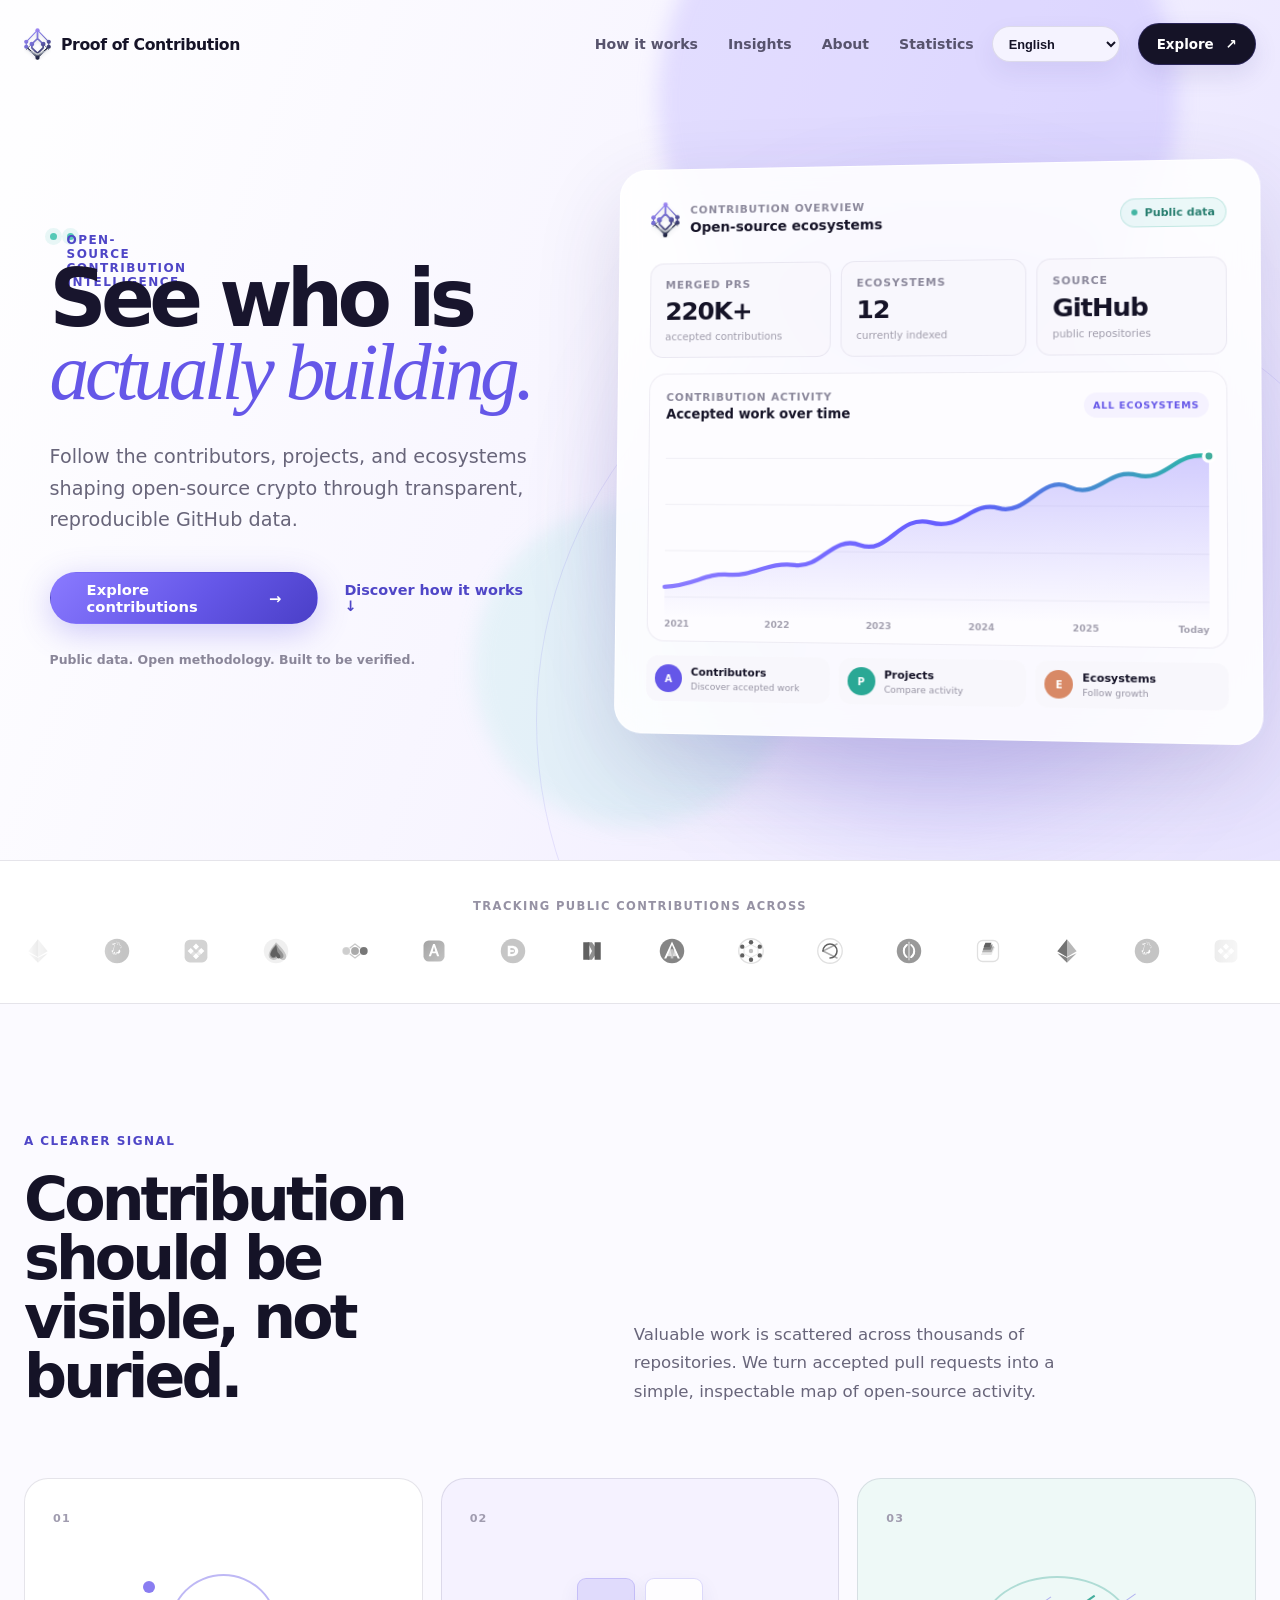
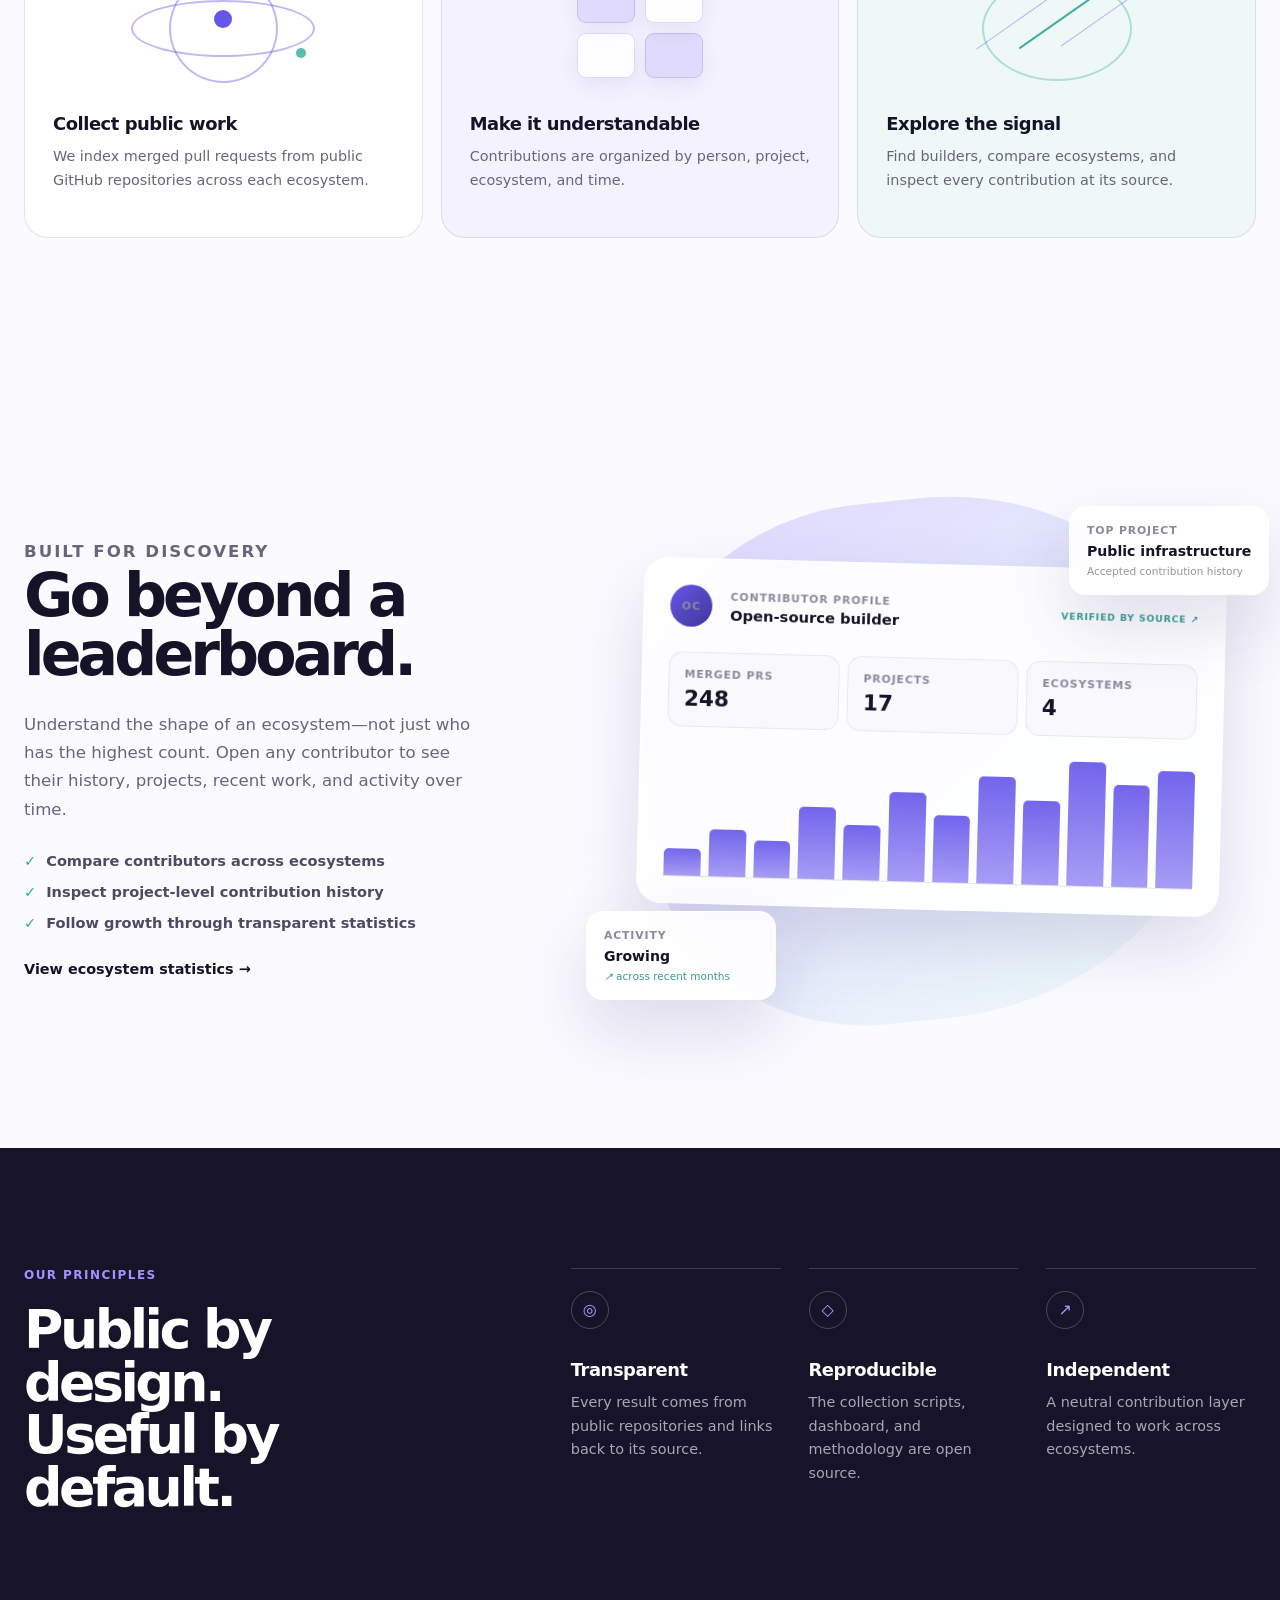
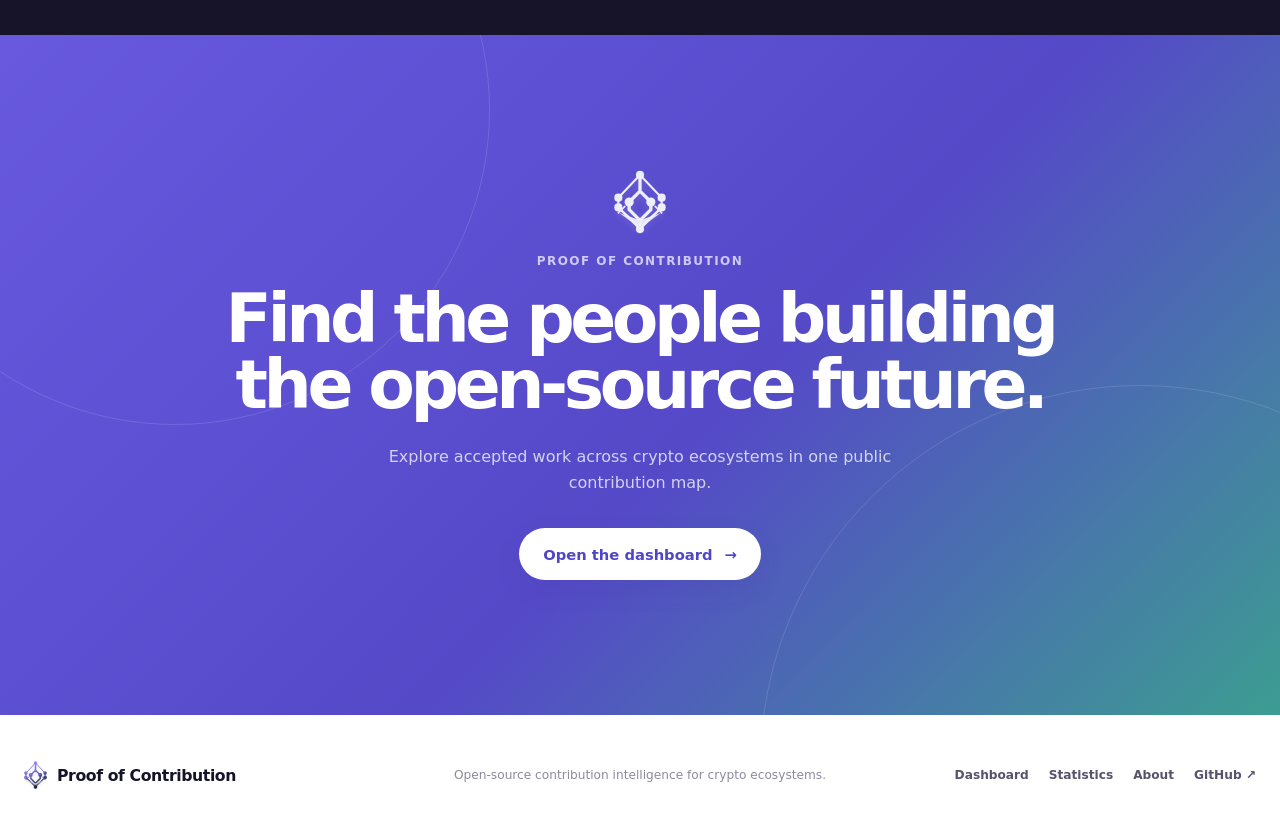
==== index.html @ 01d90309 "idiomas" ====
<!doctype html>
<html lang="en">
  <head>
    <meta charset="utf-8" />
    <meta name="viewport" content="width=device-width, initial-scale=1" />
    <meta
      name="description"
      content="Explore the people, projects, and ecosystems building open-source crypto through transparent GitHub contribution data."
    />
    <meta name="theme-color" content="#f4f1ff" />
    <meta property="og:title" content="Proof of Contribution" />
    <meta
      property="og:description"
      content="See who is building open-source crypto, where they contribute, and how ecosystems grow."
    />
    <meta property="og:type" content="website" />
    <meta property="og:url" content="https://proof-of-contribution.onrender.com/" />
    <meta property="og:image" content="https://proof-of-contribution.onrender.com/app/assets/poc-logo.svg" />
    <meta name="twitter:card" content="summary_large_image" />
    <meta name="twitter:title" content="Proof of Contribution" />
    <meta
      name="twitter:description"
      content="A public contribution map for open-source crypto ecosystems."
    />
    <meta name="twitter:image" content="https://proof-of-contribution.onrender.com/app/assets/poc-logo.svg" />
    <title>Proof of Contribution — Open-source contribution intelligence</title>
    <link rel="canonical" href="https://proof-of-contribution.onrender.com/" />
    <link rel="icon" href="./app/assets/favicon.svg" type="image/svg+xml" />
    <link rel="apple-touch-icon" href="./app/assets/favicon.svg" />
    <link rel="stylesheet" href="./landing.css?v=20260626-1" />
  </head>
  <body data-i18n-title="meta.landingTitle">
    <header class="landing-header">
      <a class="landing-brand" href="./" aria-label="Proof of Contribution home" data-i18n-attr="aria-label:landing.brandHome">
        <img src="./app/assets/poc-mark.svg" alt="" aria-hidden="true" />
        <span>Proof of Contribution</span>
      </a>

      <nav class="landing-nav" aria-label="Main navigation" data-i18n-attr="aria-label:nav.main">
        <a href="#how-it-works" data-i18n="landing.howItWorks">How it works</a>
        <a href="#insights" data-i18n="landing.insights">Insights</a>
        <a href="./app/about.html" data-i18n="nav.about">About</a>
        <a href="./app/stats.html" data-i18n="nav.statistics">Statistics</a>
      </nav>

      <a class="button button-small button-dark" href="./app/">
        <span data-i18n="landing.explore">Explore</span>
        <span aria-hidden="true">↗</span>
      </a>
    </header>

    <main>
      <section class="hero">
        <div class="hero-glow hero-glow-one" aria-hidden="true"></div>
        <div class="hero-glow hero-glow-two" aria-hidden="true"></div>

        <div class="hero-copy">
          <p class="hero-kicker">
            <span></span>
            <span data-i18n="landing.kicker">Open-source contribution intelligence</span>
          </p>
          <h1 data-i18n-html="landing.heroTitle">See who is<br /><em>actually building.</em></h1>
          <p class="hero-intro" data-i18n="landing.heroIntro">
            Follow the contributors, projects, and ecosystems shaping open-source
            crypto through transparent, reproducible GitHub data.
          </p>
          <div class="hero-actions">
            <a class="button button-primary" href="./app/">
              <span data-i18n="landing.exploreContributions">Explore contributions</span>
              <span aria-hidden="true">→</span>
            </a>
            <a class="text-link" href="#how-it-works">Discover how it works ↓</a>
          </div>
          <p class="hero-proof" data-i18n="landing.heroProof">
            Public data. Open methodology. Built to be verified.
          </p>
        </div>

        <div class="hero-product" aria-label="Dashboard preview">
          <div class="preview-halo" aria-hidden="true"></div>
          <div class="preview-card">
            <div class="preview-top">
              <div class="preview-title">
                <img src="./app/assets/poc-mark.svg" alt="" aria-hidden="true" />
                <div>
                  <span>Contribution overview</span>
                  <strong>Open-source ecosystems</strong>
                </div>
              </div>
              <span class="live-pill"><i></i> Public data</span>
            </div>

            <div class="preview-metrics">
              <div>
                <span>Merged PRs</span>
                <strong>220K+</strong>
                <small>accepted contributions</small>
              </div>
              <div>
                <span>Ecosystems</span>
                <strong>12</strong>
                <small>currently indexed</small>
              </div>
              <div>
                <span>Source</span>
                <strong>GitHub</strong>
                <small>public repositories</small>
              </div>
            </div>

            <div class="preview-chart">
              <div class="chart-heading">
                <div>
                  <span>Contribution activity</span>
                  <strong>Accepted work over time</strong>
                </div>
                <span>All ecosystems</span>
              </div>
              <svg viewBox="0 0 640 220" role="img" aria-label="Illustrative contribution activity chart">
                <defs>
                  <linearGradient id="chartArea" x1="0" y1="0" x2="0" y2="1">
                    <stop offset="0" stop-color="#6d5dfc" stop-opacity=".3" />
                    <stop offset="1" stop-color="#6d5dfc" stop-opacity="0" />
                  </linearGradient>
                  <linearGradient id="chartLine" x1="0" y1="0" x2="1" y2="0">
                    <stop offset="0" stop-color="#8b7cff" />
                    <stop offset=".55" stop-color="#635bff" />
                    <stop offset="1" stop-color="#2bb8a6" />
                  </linearGradient>
                </defs>
                <g class="grid-lines">
                  <path d="M0 30H640M0 85H640M0 140H640M0 195H640" />
                </g>
                <path
                  class="chart-area"
                  d="M0 183 C38 181 48 166 78 168 S125 152 157 156 S202 120 235 132 S281 95 318 105 S365 79 398 88 S448 48 480 63 S525 40 558 49 S602 20 640 27 V220 H0Z"
                />
                <path
                  class="chart-line"
                  d="M0 183 C38 181 48 166 78 168 S125 152 157 156 S202 120 235 132 S281 95 318 105 S365 79 398 88 S448 48 480 63 S525 40 558 49 S602 20 640 27"
                />
                <circle cx="640" cy="27" r="6" />
              </svg>
              <div class="chart-labels" aria-hidden="true">
                <span>2021</span><span>2022</span><span>2023</span><span>2024</span><span>2025</span><span>Today</span>
              </div>
            </div>

            <div class="preview-contributors">
              <div>
                <span class="avatar avatar-one">A</span>
                <p><strong>Contributors</strong><small>Discover accepted work</small></p>
              </div>
              <div>
                <span class="avatar avatar-two">P</span>
                <p><strong>Projects</strong><small>Compare activity</small></p>
              </div>
              <div>
                <span class="avatar avatar-three">E</span>
                <p><strong>Ecosystems</strong><small>Follow growth</small></p>
              </div>
            </div>
          </div>
        </div>
      </section>

      <section class="ecosystem-strip" aria-label="Indexed ecosystems">
        <p>Tracking public contributions across</p>
        <div class="logo-marquee">
          <div class="logo-marquee-track">
            <div class="logo-marquee-group">
              <img src="./app/assets/ecosystems/ethereum.svg" alt="Ethereum" width="32" height="32" loading="lazy" decoding="async" />
              <img src="./app/assets/ecosystems/bitcoin.svg" alt="Bitcoin" width="32" height="32" loading="lazy" decoding="async" />
              <img src="./app/assets/ecosystems/bnb.svg" alt="Binance" width="32" height="32" loading="lazy" decoding="async" />
              <img src="./app/assets/ecosystems/uniswap.svg" alt="Uniswap" width="32" height="32" loading="lazy" decoding="async" />
              <img src="./app/assets/ecosystems/ripple.svg" alt="Ripple" width="32" height="32" loading="lazy" decoding="async" />
              <img src="./app/assets/ecosystems/aave.svg" alt="Aave" width="32" height="32" loading="lazy" decoding="async" />
              <img src="./app/assets/ecosystems/doge.svg" alt="Dogecoin" width="32" height="32" loading="lazy" decoding="async" />
              <img src="./app/assets/ecosystems/hype.svg" alt="Hyperliquid" width="32" height="32" loading="lazy" decoding="async" />
              <img src="./app/assets/ecosystems/tron.svg" alt="Tron" width="32" height="32" loading="lazy" decoding="async" />
              <img src="./app/assets/ecosystems/cardano.svg" alt="Cardano" width="32" height="32" loading="lazy" decoding="async" />
              <img src="./app/assets/ecosystems/stellar.svg" alt="Stellar" width="32" height="32" loading="lazy" decoding="async" />
              <img src="./app/assets/ecosystems/link.svg" alt="Chainlink" width="32" height="32" loading="lazy" decoding="async" />
              <img src="./app/assets/ecosystems/solana.svg" alt="Solana" width="32" height="32" loading="lazy" decoding="async" />
            </div>
            <div class="logo-marquee-group" aria-hidden="true">
              <img src="./app/assets/ecosystems/ethereum.svg" alt="" width="32" height="32" loading="lazy" decoding="async" />
              <img src="./app/assets/ecosystems/bitcoin.svg" alt="" width="32" height="32" loading="lazy" decoding="async" />
              <img src="./app/assets/ecosystems/bnb.svg" alt="" width="32" height="32" loading="lazy" decoding="async" />
              <img src="./app/assets/ecosystems/uniswap.svg" alt="" width="32" height="32" loading="lazy" decoding="async" />
              <img src="./app/assets/ecosystems/ripple.svg" alt="" width="32" height="32" loading="lazy" decoding="async" />
              <img src="./app/assets/ecosystems/aave.svg" alt="" width="32" height="32" loading="lazy" decoding="async" />
              <img src="./app/assets/ecosystems/doge.svg" alt="" width="32" height="32" loading="lazy" decoding="async" />
              <img src="./app/assets/ecosystems/hype.svg" alt="" width="32" height="32" loading="lazy" decoding="async" />
              <img src="./app/assets/ecosystems/tron.svg" alt="" width="32" height="32" loading="lazy" decoding="async" />
              <img src="./app/assets/ecosystems/cardano.svg" alt="" width="32" height="32" loading="lazy" decoding="async" />
              <img src="./app/assets/ecosystems/stellar.svg" alt="" width="32" height="32" loading="lazy" decoding="async" />
              <img src="./app/assets/ecosystems/link.svg" alt="" width="32" height="32" loading="lazy" decoding="async" />
              <img src="./app/assets/ecosystems/solana.svg" alt="" width="32" height="32" loading="lazy" decoding="async" />
            </div>
          </div>
        </div>
      </section>

      <section class="section story-section" id="how-it-works">
        <div class="section-heading">
          <p class="section-kicker">A clearer signal</p>
          <h2>Contribution should be<br />visible, not buried.</h2>
          <p>
            Valuable work is scattered across thousands of repositories. We turn accepted
            pull requests into a simple, inspectable map of open-source activity.
          </p>
        </div>

        <div class="steps-grid">
          <article>
            <span class="step-number">01</span>
            <div class="step-icon source-icon" aria-hidden="true">
              <i></i><i></i><i></i>
            </div>
            <h3>Collect public work</h3>
            <p>We index merged pull requests from public GitHub repositories across each ecosystem.</p>
          </article>
          <article>
            <span class="step-number">02</span>
            <div class="step-icon organize-icon" aria-hidden="true">
              <i></i><i></i><i></i><i></i>
            </div>
            <h3>Make it understandable</h3>
            <p>Contributions are organized by person, project, ecosystem, and time.</p>
          </article>
          <article>
            <span class="step-number">03</span>
            <div class="step-icon explore-icon" aria-hidden="true">
              <i></i><i></i>
            </div>
            <h3>Explore the signal</h3>
            <p>Find builders, compare ecosystems, and inspect every contribution at its source.</p>
          </article>
        </div>
      </section>

      <section class="section insights-section" id="insights">
        <div class="insight-copy">
          <p class="section-kicker">Built for discovery</p>
          <h2>Go beyond a leaderboard.</h2>
          <p>
            Understand the shape of an ecosystem—not just who has the highest count.
            Open any contributor to see their history, projects, recent work, and activity over time.
          </p>
          <ul>
            <li><span>✓</span> Compare contributors across ecosystems</li>
            <li><span>✓</span> Inspect project-level contribution history</li>
            <li><span>✓</span> Follow growth through transparent statistics</li>
          </ul>
          <a class="text-link text-link-dark" href="./app/stats.html">View ecosystem statistics →</a>
        </div>

        <div class="insight-stack" aria-label="Product capabilities">
          <article class="insight-card insight-card-main">
            <div class="mini-profile">
              <span class="mini-avatar">OC</span>
              <div>
                <span>Contributor profile</span>
                <strong>Open-source builder</strong>
              </div>
              <span class="verified">Verified by source ↗</span>
            </div>
            <div class="profile-numbers">
              <div><span>Merged PRs</span><strong>248</strong></div>
              <div><span>Projects</span><strong>17</strong></div>
              <div><span>Ecosystems</span><strong>4</strong></div>
            </div>
            <div class="activity-bars" aria-hidden="true">
              <i style="height: 22%"></i><i style="height: 38%"></i><i style="height: 30%"></i>
              <i style="height: 58%"></i><i style="height: 44%"></i><i style="height: 72%"></i>
              <i style="height: 54%"></i><i style="height: 86%"></i><i style="height: 68%"></i>
              <i style="height: 100%"></i><i style="height: 82%"></i><i style="height: 94%"></i>
            </div>
          </article>
          <article class="floating-card floating-card-top">
            <span>Top project</span>
            <strong>Public infrastructure</strong>
            <small>Accepted contribution history</small>
          </article>
          <article class="floating-card floating-card-bottom">
            <span>Activity</span>
            <strong>Growing</strong>
            <small><i>↗</i> across recent months</small>
          </article>
        </div>
      </section>

      <section class="principles-section">
        <div>
          <p class="section-kicker">Our principles</p>
          <h2>Public by design.<br />Useful by default.</h2>
        </div>
        <div class="principles-grid">
          <article>
            <span>◎</span>
            <h3>Transparent</h3>
            <p>Every result comes from public repositories and links back to its source.</p>
          </article>
          <article>
            <span>◇</span>
            <h3>Reproducible</h3>
            <p>The collection scripts, dashboard, and methodology are open source.</p>
          </article>
          <article>
            <span>↗</span>
            <h3>Independent</h3>
            <p>A neutral contribution layer designed to work across ecosystems.</p>
          </article>
        </div>
      </section>

      <section class="final-cta">
        <div class="cta-orb cta-orb-one" aria-hidden="true"></div>
        <div class="cta-orb cta-orb-two" aria-hidden="true"></div>
        <img src="./app/assets/poc-mark.svg" alt="" aria-hidden="true" />
        <p class="section-kicker">Proof of Contribution</p>
        <h2>Find the people building<br />the open-source future.</h2>
        <p>Explore accepted work across crypto ecosystems in one public contribution map.</p>
        <a class="button button-light" href="./app/">
          Open the dashboard
          <span aria-hidden="true">→</span>
        </a>
      </section>
    </main>

    <footer class="landing-footer">
      <a class="landing-brand footer-brand" href="./">
        <img src="./app/assets/poc-mark.svg" alt="" aria-hidden="true" />
        <span>Proof of Contribution</span>
      </a>
      <p data-i18n="footer.tagline">Open-source contribution intelligence for crypto ecosystems.</p>
      <nav aria-label="Footer navigation">
        <a href="./app/" data-i18n="nav.dashboard">Dashboard</a>
        <a href="./app/stats.html" data-i18n="nav.statistics">Statistics</a>
        <a href="./app/about.html" data-i18n="nav.about">About</a>
        <a href="https://github.com/alerodriargui/proof-of-contribution" target="_blank" rel="noreferrer">GitHub ↗</a>
      </nav>
    </footer>
    <script src="./app/i18n.js"></script>
  </body>
</html>
---- landing.css ----
:root {
  color-scheme: light;
  --ink: #151327;
  --muted: #68657a;
  --purple: #6557e8;
  --purple-deep: #4f46c7;
  --purple-soft: #eeeafe;
  --lavender: #f5f2ff;
  --mint: #55c9b7;
  --line: rgba(41, 35, 82, 0.12);
  --white: #fff;
  --shadow: 0 34px 90px rgba(58, 42, 118, 0.16);
}

* {
  box-sizing: border-box;
}

html {
  scroll-behavior: smooth;
}

body {
  margin: 0;
  min-width: 320px;
  overflow-x: hidden;
  background: #fbfaff;
  color: var(--ink);
  font-family: Inter, ui-sans-serif, system-ui, -apple-system, BlinkMacSystemFont, "Segoe UI", "Noto Sans", "Noto Sans Devanagari", "Noto Sans CJK SC", sans-serif;
  -webkit-font-smoothing: antialiased;
}

a {
  color: inherit;
}

.landing-header {
  position: absolute;
  z-index: 20;
  top: 0;
  left: 50%;
  display: grid;
  grid-template-columns: 1fr auto auto auto;
  column-gap: 18px;
  align-items: center;
  width: min(1320px, calc(100% - 48px));
  min-height: 88px;
  transform: translateX(-50%);
}

.landing-header > * {
  min-width: 0;
}

.landing-brand {
  display: inline-flex;
  align-items: center;
  gap: 10px;
  width: fit-content;
  color: var(--ink);
  font-size: 0.98rem;
  font-weight: 850;
  letter-spacing: -0.025em;
  text-decoration: none;
}

.landing-brand img {
  width: 27px;
  height: 34px;
  object-fit: contain;
}

.landing-nav {
  display: flex;
  align-items: center;
  gap: 30px;
}

.landing-nav a,
.landing-footer nav a {
  color: #57536d;
  font-size: 0.88rem;
  font-weight: 650;
  text-decoration: none;
  transition: color 160ms ease;
}

.landing-nav a:hover,
.landing-footer nav a:hover {
  color: var(--purple);
}

.landing-header > .button,
.landing-header > .language-switcher {
  justify-self: end;
}

.language-switcher {
  display: inline-flex;
  align-items: center;
}

.language-select {
  width: 128px;
  min-height: 36px;
  border: 1px solid var(--line);
  border-radius: 999px;
  background: rgba(255, 255, 255, 0.7);
  color: var(--ink);
  padding: 0 12px;
  font-size: 0.8rem;
  font-weight: 800;
  box-shadow: 0 10px 25px rgba(69, 55, 144, 0.08);
  cursor: pointer;
}

.language-select:focus {
  border-color: rgba(101, 87, 232, 0.42);
  outline: 3px solid rgba(101, 87, 232, 0.14);
}

.button {
  display: inline-flex;
  align-items: center;
  justify-content: center;
  gap: 12px;
  min-height: 52px;
  border: 1px solid transparent;
  border-radius: 999px;
  padding: 0 23px;
  font-size: 0.92rem;
  font-weight: 800;
  text-decoration: none;
  box-shadow: 0 10px 25px rgba(69, 55, 144, 0.12);
  transition: transform 180ms ease, box-shadow 180ms ease, background 180ms ease;
  cursor: pointer;
}

.button:hover {
  transform: translateY(-2px);
  box-shadow: 0 14px 30px rgba(69, 55, 144, 0.2);
}

.button:focus-visible {
  outline: 2px solid var(--purple);
  outline-offset: 3px;
}

.button-small {
  min-height: 42px;
  padding: 0 18px;
  font-size: 0.84rem;
}

.button-dark {
  background: var(--ink);
  color: var(--white);
  border-color: rgba(101, 87, 232, 0.25);
}

.button-dark:hover {
  background: #1e1b33;
  border-color: rgba(101, 87, 232, 0.5);
  box-shadow: 0 14px 30px rgba(69, 55, 144, 0.25);
}

.button-primary {
  background: linear-gradient(135deg, #8a7aff 0%, #6557e8 55%, #4a3fc7 100%);
  color: var(--white);
  padding: 0 36px;
  box-shadow: 0 8px 32px rgba(101, 87, 232, 0.3);
}

.button-primary:hover {
  transform: translateY(-3px);
  box-shadow: 0 12px 40px rgba(101, 87, 232, 0.45);
}

.button-primary:hover span {
  transform: translateX(4px);
}

.button-primary span {
  display: inline-block;
  transition: transform 200ms ease;
}

.button-light {
  background: var(--white);
  color: var(--purple-deep);
}

.hero {
  position: relative;
  display: grid;
  grid-template-columns: minmax(0, 0.88fr) minmax(520px, 1.12fr);
  gap: clamp(44px, 6vw, 100px);
  align-items: center;
  min-height: 860px;
  padding: 140px max(24px, calc((100vw - 1320px) / 2)) 100px;
  overflow: hidden;
  background:
    linear-gradient(110deg, rgba(255,255,255,.92) 5%, rgba(248,246,255,.78) 48%, rgba(229,224,255,.82) 100%),
    #f4f1ff;
}

.hero::after {
  content: "";
  position: absolute;
  right: -12%;
  bottom: -36%;
  width: 70vw;
  height: 70vw;
  border: 1px solid rgba(101, 87, 232, 0.13);
  border-radius: 50%;
}

.hero-glow {
  position: absolute;
  border-radius: 50%;
  filter: blur(10px);
  pointer-events: none;
}

.hero-glow-one {
  top: -160px;
  right: 8%;
  width: 520px;
  height: 520px;
  background: rgba(177, 164, 255, 0.3);
}

.hero-glow-two {
  right: 38%;
  bottom: 4%;
  width: 320px;
  height: 320px;
  background: rgba(124, 220, 205, 0.15);
}

.hero-copy,
.hero-product {
  position: relative;
  z-index: 2;
  min-width: 0;
}

.hero-copy {
  padding-left: clamp(0px, 2vw, 26px);
}

.hero-kicker,
.section-kicker {
  margin: 0 0 22px;
  color: var(--purple-deep);
  font-size: 0.75rem;
  font-weight: 850;
  letter-spacing: 0.12em;
  text-transform: uppercase;
}

.hero-kicker {
  display: flex;
  align-items: center;
  gap: 10px;
}

.hero-kicker span {
  width: 7px;
  height: 7px;
  border-radius: 50%;
  background: var(--mint);
  box-shadow: 0 0 0 5px rgba(85, 201, 183, 0.13);
}

.hero h1 {
  max-width: 720px;
  margin: 0;
  color: #18152d;
  font-size: clamp(3.55rem, 6.2vw, 6.5rem);
  font-weight: 760;
  letter-spacing: -0.072em;
  line-height: 0.92;
}

.hero h1 em {
  color: var(--purple);
  font-family: Georgia, "Times New Roman", serif;
  font-weight: 500;
  letter-spacing: -0.055em;
}

.hero-intro {
  max-width: 590px;
  margin: 32px 0 0;
  color: var(--muted);
  font-size: clamp(1.05rem, 1.5vw, 1.25rem);
  line-height: 1.65;
}

.hero-actions {
  display: flex;
  align-items: center;
  gap: 26px;
  margin-top: 36px;
}

.text-link {
  color: var(--purple-deep);
  font-size: 0.9rem;
  font-weight: 800;
  text-decoration: none;
}

.text-link:hover {
  text-decoration: underline;
  text-underline-offset: 4px;
}

.hero-proof {
  margin: 28px 0 0;
  color: #8a8699;
  font-size: 0.78rem;
  font-weight: 650;
}

.hero-product {
  min-width: 0;
  transform: perspective(1300px) rotateY(-5deg) rotateX(2deg);
}

.preview-halo {
  position: absolute;
  inset: 12% 5% -12%;
  border-radius: 50%;
  background: rgba(105, 88, 232, 0.24);
  filter: blur(60px);
}

.preview-card {
  position: relative;
  min-width: 0;
  border: 1px solid rgba(255, 255, 255, 0.88);
  border-radius: 28px;
  background: rgba(255, 255, 255, 0.88);
  box-shadow: var(--shadow);
  padding: clamp(22px, 2.5vw, 34px);
  backdrop-filter: blur(20px);
}

.preview-top,
.chart-heading,
.mini-profile {
  display: flex;
  align-items: center;
  justify-content: space-between;
  gap: 18px;
}

.preview-title {
  display: flex;
  align-items: center;
  gap: 11px;
}

.preview-title img {
  width: 30px;
  height: 38px;
}

.preview-title div,
.chart-heading div,
.mini-profile div {
  display: grid;
  gap: 3px;
}

.preview-title span,
.preview-metrics span,
.chart-heading span,
.mini-profile span,
.profile-numbers span,
.floating-card span {
  color: #8c899c;
  font-size: 0.68rem;
  font-weight: 750;
  text-transform: uppercase;
  letter-spacing: 0.08em;
}

.preview-title strong {
  font-size: 0.88rem;
}

.live-pill {
  display: inline-flex;
  align-items: center;
  gap: 7px;
  border: 1px solid rgba(70, 184, 163, 0.25);
  border-radius: 999px;
  background: rgba(85, 201, 183, 0.1);
  color: #287e70;
  padding: 7px 10px;
  font-size: 0.68rem;
  font-weight: 800;
}

.live-pill i {
  width: 6px;
  height: 6px;
  border-radius: 50%;
  background: #43b5a3;
}

.preview-metrics {
  display: grid;
  grid-template-columns: repeat(3, 1fr);
  gap: 10px;
  margin: 26px 0 16px;
}

.preview-metrics > div,
.profile-numbers > div {
  display: grid;
  gap: 5px;
  border: 1px solid rgba(57, 48, 100, 0.08);
  border-radius: 14px;
  background: rgba(248, 247, 253, 0.82);
  padding: 15px;
}

.preview-metrics strong {
  font-size: clamp(1.2rem, 2vw, 1.65rem);
  letter-spacing: -0.04em;
}

.preview-metrics small {
  color: #a09dac;
  font-size: 0.66rem;
}

.preview-chart {
  border: 1px solid rgba(57, 48, 100, 0.08);
  border-radius: 18px;
  background: #fdfcff;
  padding: 17px 17px 12px;
}

.chart-heading strong {
  font-size: 0.84rem;
}

.chart-heading > span {
  border-radius: 999px;
  background: var(--lavender);
  color: var(--purple);
  padding: 7px 9px;
  font-size: 0.59rem;
}

.preview-chart svg {
  display: block;
  width: 100%;
  margin-top: 12px;
  overflow: visible;
}

.grid-lines {
  fill: none;
  stroke: rgba(59, 51, 99, 0.08);
  stroke-width: 1;
}

.chart-area {
  fill: url("#chartArea");
}

.chart-line {
  fill: none;
  stroke: url("#chartLine");
  stroke-linecap: round;
  stroke-width: 5;
}

.preview-chart circle {
  fill: #42ad9d;
  stroke: #fff;
  stroke-width: 4;
}

.chart-labels {
  display: flex;
  justify-content: space-between;
  color: #a4a1b0;
  font-size: 0.58rem;
  font-weight: 700;
}

.preview-contributors {
  display: grid;
  grid-template-columns: repeat(3, 1fr);
  gap: 9px;
  margin-top: 14px;
}

.preview-contributors > div {
  display: flex;
  align-items: center;
  gap: 9px;
  min-width: 0;
  border-radius: 12px;
  background: #f8f7fc;
  padding: 9px;
}

.preview-contributors p {
  display: grid;
  gap: 2px;
  min-width: 0;
  margin: 0;
}

.preview-contributors strong {
  font-size: 0.68rem;
}

.preview-contributors small {
  overflow: hidden;
  color: #9693a3;
  font-size: 0.58rem;
  text-overflow: ellipsis;
  white-space: nowrap;
}

.avatar,
.mini-avatar {
  display: inline-flex;
  flex: 0 0 auto;
  align-items: center;
  justify-content: center;
  border-radius: 50%;
  color: #fff;
  font-size: 0.62rem;
  font-weight: 900;
}

.avatar {
  width: 28px;
  height: 28px;
}

.avatar-one { background: #6557e8; }
.avatar-two { background: #2aa895; }
.avatar-three { background: #d88966; }

.ecosystem-strip {
  display: grid;
  gap: 24px;
  padding: 38px max(24px, calc((100vw - 1320px) / 2));
  border-top: 1px solid var(--line);
  border-bottom: 1px solid var(--line);
  background: #fff;
  text-align: center;
}

.ecosystem-strip p {
  margin: 0;
  color: #9692a4;
  font-size: 0.72rem;
  font-weight: 800;
  letter-spacing: 0.12em;
  text-transform: uppercase;
}

.logo-marquee {
  position: relative;
  overflow: hidden;
  width: 100%;
  mask-image: linear-gradient(
    to right,
    transparent,
    #000 8%,
    #000 92%,
    transparent
  );
  -webkit-mask-image: linear-gradient(
    to right,
    transparent,
    #000 8%,
    #000 92%,
    transparent
  );
}

.logo-marquee-track {
  display: flex;
  width: max-content;
  animation: logo-marquee 48s linear infinite;
}

.logo-marquee-group {
  display: flex;
  flex-shrink: 0;
  align-items: center;
  gap: clamp(28px, 4vw, 56px);
  padding-right: clamp(28px, 4vw, 56px);
}

.logo-marquee img {
  display: block;
  height: 28px;
  width: auto;
  filter: grayscale(1);
  opacity: 0.62;
  transition: filter 0.25s ease, opacity 0.25s ease, transform 0.25s ease;
}

.logo-marquee img:hover {
  filter: grayscale(0);
  opacity: 1;
  transform: scale(1.06);
}

@keyframes logo-marquee {
  from {
    transform: translateX(0);
  }

  to {
    transform: translateX(-50%);
  }
}

.section {
  width: min(1240px, calc(100% - 48px));
  margin: 0 auto;
  padding: 130px 0;
}

.section-heading {
  display: grid;
  grid-template-columns: 1fr 0.85fr;
  column-gap: 80px;
  max-width: 1060px;
}

.section-heading .section-kicker {
  grid-column: 1 / -1;
}

.section h2,
.principles-section h2,
.final-cta h2 {
  margin: 0;
  font-size: clamp(2.6rem, 4.7vw, 5rem);
  font-weight: 720;
  letter-spacing: -0.065em;
  line-height: 0.98;
}

.section-heading > p:last-child,
.insight-copy > p {
  align-self: end;
  margin: 0;
  color: var(--muted);
  font-size: 1.04rem;
  line-height: 1.7;
}

.steps-grid {
  display: grid;
  grid-template-columns: repeat(3, 1fr);
  gap: 18px;
  margin-top: 72px;
}

.steps-grid article {
  position: relative;
  min-height: 360px;
  border: 1px solid var(--line);
  border-radius: 24px;
  background: #fff;
  padding: 28px;
  overflow: hidden;
}

.steps-grid article:nth-child(2) {
  background: var(--lavender);
}

.steps-grid article:nth-child(3) {
  background: #eef9f7;
}

.step-number {
  color: #a09caf;
  font-size: 0.7rem;
  font-weight: 850;
  letter-spacing: 0.1em;
}

.step-icon {
  position: relative;
  width: 100%;
  height: 145px;
  margin: 30px 0 12px;
}

.source-icon i {
  position: absolute;
  border: 2px solid rgba(101, 87, 232, 0.42);
  border-radius: 50%;
}

.source-icon i:nth-child(1) { inset: 18px 34% 18px; }
.source-icon i:nth-child(2) { inset: 44px 23% 44px; }
.source-icon i:nth-child(3) {
  top: 63px;
  left: 50%;
  width: 18px;
  height: 18px;
  border: 0;
  background: var(--purple);
  transform: translate(-50%, -50%);
  box-shadow: -74px -32px 0 -3px #8a7df1, 78px 34px 0 -4px #58bdaa;
}

.organize-icon {
  display: grid;
  grid-template-columns: repeat(2, 58px);
  grid-template-rows: repeat(2, 45px);
  place-content: center;
  gap: 10px;
}

.organize-icon i {
  border: 1px solid rgba(101,87,232,.22);
  border-radius: 9px;
  background: rgba(255,255,255,.86);
  box-shadow: 0 8px 20px rgba(70, 55, 145, 0.08);
}

.organize-icon i:nth-child(1),
.organize-icon i:nth-child(4) {
  background: rgba(101,87,232,.14);
}

.explore-icon i:first-child {
  position: absolute;
  inset: 20px 28%;
  border: 2px solid rgba(53, 164, 147, 0.34);
  border-radius: 50%;
}

.explore-icon i:last-child {
  position: absolute;
  top: 66px;
  left: 50%;
  width: 92px;
  height: 2px;
  background: #45ae9e;
  transform: translate(-50%, -50%) rotate(-35deg);
  box-shadow: -36px -24px 0 -0.5px rgba(101,87,232,.45), 35px 22px 0 -0.5px rgba(101,87,232,.45);
}

.steps-grid h3,
.principles-grid h3 {
  margin: 0 0 11px;
  font-size: 1.12rem;
  letter-spacing: -0.025em;
}

.steps-grid p,
.principles-grid p {
  margin: 0;
  color: var(--muted);
  font-size: 0.9rem;
  line-height: 1.65;
}

.insights-section {
  display: grid;
  grid-template-columns: minmax(0, 0.8fr) minmax(500px, 1.2fr);
  gap: clamp(60px, 9vw, 130px);
  align-items: center;
}

.insight-copy h2 {
  margin-bottom: 27px;
}

.insight-copy ul {
  display: grid;
  gap: 14px;
  margin: 28px 0;
  padding: 0;
  list-style: none;
}

.insight-copy li {
  display: flex;
  gap: 10px;
  color: #4f4a61;
  font-size: 0.91rem;
  font-weight: 700;
}

.insight-copy li span {
  color: #36a996;
}

.text-link-dark {
  color: var(--ink);
}

.insight-stack {
  position: relative;
  min-height: 520px;
}

.insight-stack::before {
  content: "";
  position: absolute;
  inset: 0 5% 0 9%;
  border-radius: 46% 54% 58% 42%;
  background: linear-gradient(145deg, #ded8ff, #eefcf9);
  transform: rotate(-6deg);
}

.insight-card,
.floating-card {
  position: absolute;
  z-index: 2;
  border: 1px solid rgba(255,255,255,.8);
  background: rgba(255,255,255,.9);
  box-shadow: 0 30px 70px rgba(62,48,123,.16);
  backdrop-filter: blur(18px);
}

.insight-card-main {
  top: 66px;
  right: 5%;
  left: 8%;
  border-radius: 25px;
  padding: 26px;
  transform: rotate(1.5deg);
}

.mini-avatar {
  width: 42px;
  height: 42px;
  background: linear-gradient(135deg, var(--purple), #403698);
}

.mini-profile {
  justify-content: start;
}

.mini-profile strong {
  font-size: 0.92rem;
}

.verified {
  margin-left: auto;
  color: #3b9f90 !important;
  font-size: 0.59rem !important;
}

.profile-numbers {
  display: grid;
  grid-template-columns: repeat(3, 1fr);
  gap: 8px;
  margin: 25px 0;
}

.profile-numbers strong {
  font-size: 1.35rem;
}

.activity-bars {
  display: flex;
  align-items: end;
  gap: 8px;
  height: 125px;
  border-bottom: 1px solid var(--line);
}

.activity-bars i {
  flex: 1;
  min-height: 6px;
  border-radius: 5px 5px 0 0;
  background: linear-gradient(180deg, #7365ec, #a69df5);
}

.floating-card {
  display: grid;
  gap: 6px;
  min-width: 190px;
  border-radius: 17px;
  padding: 17px;
}

.floating-card strong {
  font-size: 0.88rem;
}

.floating-card small {
  color: #9793a3;
  font-size: 0.66rem;
}

.floating-card-top {
  top: 8px;
  right: -2%;
}

.floating-card-bottom {
  bottom: 18px;
  left: 0;
}

.floating-card-bottom small {
  color: #3a9c8d;
}

.principles-section {
  display: grid;
  grid-template-columns: 0.8fr 1.2fr;
  gap: 90px;
  padding: 120px max(24px, calc((100vw - 1240px) / 2));
  background: #171429;
  color: #fff;
}

.principles-section .section-kicker {
  color: #9f94ff;
}

.principles-section h2 {
  font-size: clamp(2.6rem, 4.2vw, 4.5rem);
}

.principles-grid {
  display: grid;
  grid-template-columns: repeat(3, 1fr);
  gap: 28px;
}

.principles-grid article {
  border-top: 1px solid rgba(255,255,255,.18);
  padding-top: 22px;
}

.principles-grid article > span {
  display: inline-flex;
  align-items: center;
  justify-content: center;
  width: 38px;
  height: 38px;
  margin-bottom: 30px;
  border: 1px solid rgba(255,255,255,.22);
  border-radius: 50%;
  color: #a79cff;
}

.principles-grid p {
  color: #aaa6b9;
}

.final-cta {
  position: relative;
  display: grid;
  justify-items: center;
  overflow: hidden;
  padding: 135px 24px;
  background: linear-gradient(135deg, #6859df, #5549c8 56%, #3c9d91);
  color: #fff;
  text-align: center;
}

.final-cta > * {
  position: relative;
  z-index: 2;
}

.final-cta > img {
  width: 52px;
  height: 64px;
  margin-bottom: 20px;
  filter: brightness(0) invert(1);
  opacity: .9;
}

.final-cta .section-kicker {
  margin-bottom: 18px;
  color: rgba(255,255,255,.7);
}

.final-cta h2 {
  font-size: clamp(3rem, 5.3vw, 5.7rem);
}

.final-cta > p:not(.section-kicker) {
  max-width: 570px;
  margin: 25px 0 32px;
  color: rgba(255,255,255,.75);
  font-size: 1rem;
  line-height: 1.65;
}

.cta-orb {
  position: absolute;
  z-index: 0;
  border: 1px solid rgba(255,255,255,.13);
  border-radius: 50%;
}

.cta-orb-one {
  width: 630px;
  height: 630px;
  top: -240px;
  left: -140px;
}

.cta-orb-two {
  width: 760px;
  height: 760px;
  right: -240px;
  bottom: -430px;
}

.landing-footer {
  display: grid;
  grid-template-columns: 1fr auto 1fr;
  align-items: center;
  gap: 28px;
  min-height: 120px;
  padding: 26px max(24px, calc((100vw - 1320px) / 2));
  background: #fff;
}

.footer-brand img {
  width: 23px;
  height: 29px;
}

.landing-footer p {
  margin: 0;
  color: #8e8a9c;
  font-size: 0.76rem;
  text-align: center;
}

.landing-footer nav {
  display: flex;
  justify-content: end;
  gap: 20px;
}

.landing-footer nav a {
  font-size: 0.76rem;
}

@media (max-width: 1100px) {
  .landing-nav {
    display: none;
  }

  .landing-header {
    grid-template-columns: 1fr auto auto;
  }

  .hero {
    grid-template-columns: minmax(0, 1fr);
    min-height: auto;
    padding-top: 155px;
  }

  .hero-copy {
    width: 100%;
    max-width: min(780px, 100%);
    padding-left: 0;
  }

  .hero-product {
    width: 100%;
    max-width: 800px;
    min-width: 0;
    margin: 25px auto 0;
    transform: none;
  }

  .insights-section {
    grid-template-columns: 1fr;
  }

  .insight-copy {
    max-width: 700px;
  }

  .insight-stack {
    width: min(750px, 100%);
    margin: 0 auto;
  }

  .principles-section {
    grid-template-columns: 1fr;
  }

  .landing-footer {
    grid-template-columns: 1fr;
    justify-items: center;
  }

  .landing-footer nav {
    justify-content: center;
    flex-wrap: wrap;
  }
}

@media (max-width: 760px) {
  .landing-header {
    width: calc(100% - 28px);
    min-height: 72px;
  }

  .landing-brand span {
    font-size: 0.82rem;
  }

  .button-small {
    min-height: 38px;
    padding: 0 14px;
    white-space: nowrap;
  }

  .hero {
    width: 100%;
    max-width: 100%;
    gap: 42px;
    padding: 118px 18px 64px;
  }

  .hero-copy,
  .hero-product,
  .preview-card,
  .preview-top,
  .preview-metrics,
  .preview-chart {
    min-width: 0;
    max-width: 100%;
  }

  .hero h1 {
    font-size: clamp(2.7rem, 13vw, 4.2rem);
    line-height: 0.96;
  }

  .hero-intro {
    font-size: 1rem;
  }

  .hero-actions {
    align-items: flex-start;
    flex-direction: column;
    gap: 14px;
    width: 100%;
  }

  .hero-actions .button {
    width: min(100%, 360px);
  }

  .preview-card {
    width: 100%;
    border-radius: 20px;
    padding: 16px;
    overflow: hidden;
  }

  .preview-title {
    min-width: 0;
  }

  .preview-title div,
  .chart-heading div,
  .mini-profile div {
    min-width: 0;
  }

  .preview-title strong,
  .chart-heading strong,
  .mini-profile strong {
    overflow-wrap: anywhere;
  }

  .preview-metrics {
    grid-template-columns: 1fr 1fr;
  }

  .preview-metrics > div:last-child {
    display: none;
  }

  .preview-contributors {
    display: none;
  }

  .logo-marquee img {
    height: 24px;
  }

  .section {
    width: calc(100% - 36px);
    padding: 90px 0;
  }

  .section-heading {
    grid-template-columns: 1fr;
    gap: 25px;
  }

  .steps-grid {
    grid-template-columns: 1fr;
    margin-top: 50px;
  }

  .steps-grid article {
    min-height: 330px;
  }

  .insights-section {
    gap: 45px;
  }

  .insight-stack {
    min-height: 450px;
  }

  .insight-card-main {
    right: 0;
    left: 0;
    padding: 18px;
    transform: none;
  }

  .floating-card {
    min-width: 160px;
    max-width: calc(100% - 28px);
  }

  .floating-card-top {
    right: -8px;
  }

  .profile-numbers > div {
    padding: 10px;
  }

  .profile-numbers span {
    font-size: 0.53rem;
  }

  .profile-numbers strong {
    font-size: 1.05rem;
  }

  .principles-section {
    gap: 55px;
    padding: 90px 18px;
  }

  .principles-grid {
    grid-template-columns: 1fr;
  }

  .principles-grid article > span {
    margin-bottom: 18px;
  }

  .final-cta {
    padding: 96px 18px;
  }

  .final-cta h2 {
    line-height: 1.02;
  }
}

@media (max-width: 440px) {
  .landing-header {
    width: calc(100% - 20px);
  }

  .landing-brand span {
    max-width: 95px;
    line-height: 1.05;
  }

  .button-small span {
    display: none;
  }

  .preview-top {
    align-items: flex-start;
    gap: 10px;
  }

  .live-pill {
    font-size: 0;
    padding: 8px;
  }

  .chart-heading > span {
    display: none;
  }

  .verified {
    display: none;
  }

  .floating-card-top {
    top: 20px;
    right: 0;
  }

  .floating-card-bottom {
    bottom: 0;
    left: 0;
  }
}

@media (max-width: 380px) {
  .button {
    width: 100%;
    padding-inline: 16px;
  }

  .button-small {
    width: auto;
  }

  .hero {
    padding-inline: 14px;
  }

  .hero h1 {
    font-size: 2.45rem;
  }

  .hero-kicker {
    align-items: flex-start;
    line-height: 1.35;
  }

  .preview-top,
  .mini-profile {
    align-items: flex-start;
    flex-direction: column;
  }

  .preview-metrics,
  .profile-numbers {
    grid-template-columns: 1fr;
  }

  .profile-numbers {
    margin: 18px 0;
  }

  .insight-stack {
    display: grid;
    gap: 12px;
    min-height: auto;
  }

  .insight-stack::before {
    display: none;
  }

  .insight-card-main {
    position: relative;
    inset: auto;
  }

  .floating-card {
    position: relative;
    inset: auto;
    margin-top: 0;
  }

  .floating-card-top,
  .floating-card-bottom {
    top: auto;
    right: auto;
    bottom: auto;
    left: auto;
  }

  .principles-section h2,
  .section h2,
  .final-cta h2 {
    font-size: 2.35rem;
  }
}

@media (prefers-reduced-motion: reduce) {
  html {
    scroll-behavior: auto;
  }

  .button {
    transition: none;
  }

  .logo-marquee {
    overflow: visible;
    mask-image: none;
    -webkit-mask-image: none;
  }

  .logo-marquee-track {
    flex-wrap: wrap;
    justify-content: center;
    width: 100%;
    animation: none;
    gap: 20px 32px;
  }

  .logo-marquee-group {
    flex-wrap: wrap;
    justify-content: center;
    padding-right: 0;
    gap: 20px 32px;
  }

  .logo-marquee-group + .logo-marquee-group {
    display: none;
  }

  .logo-marquee img {
    transition: none;
  }
}
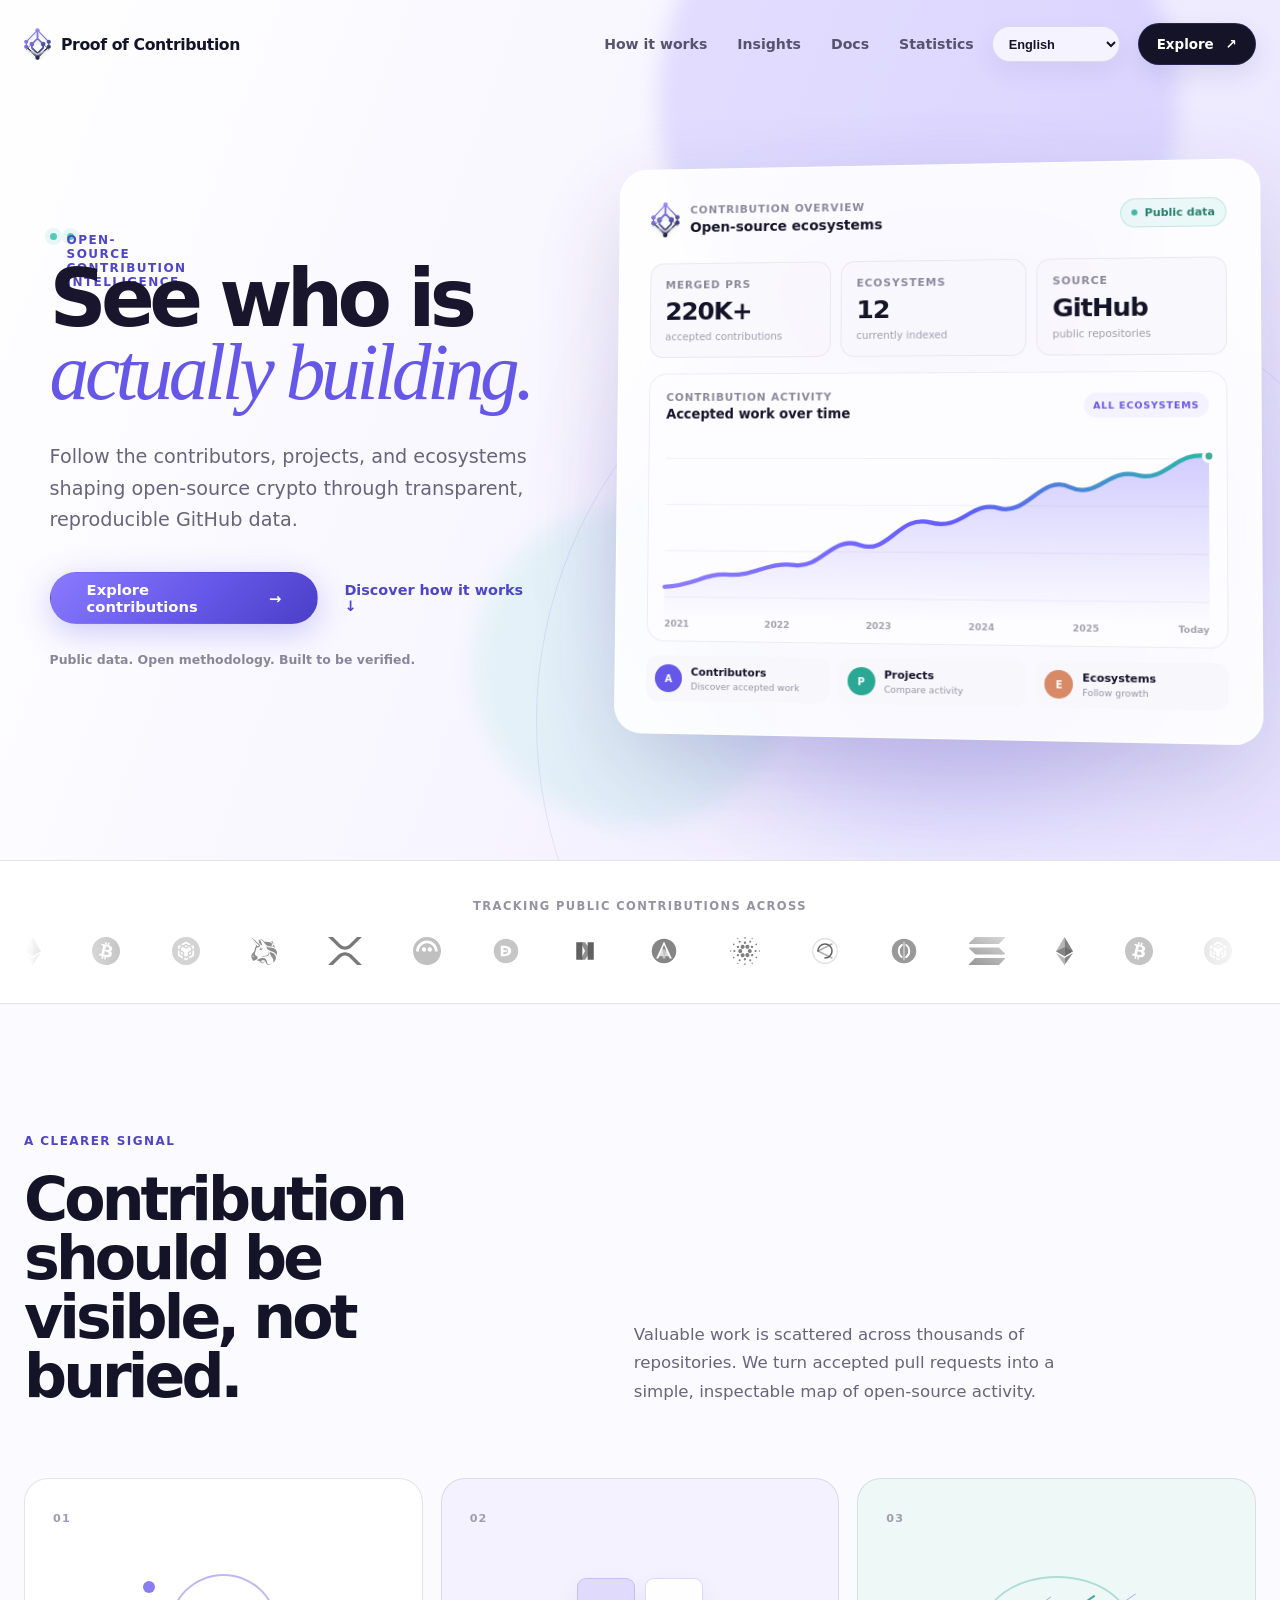
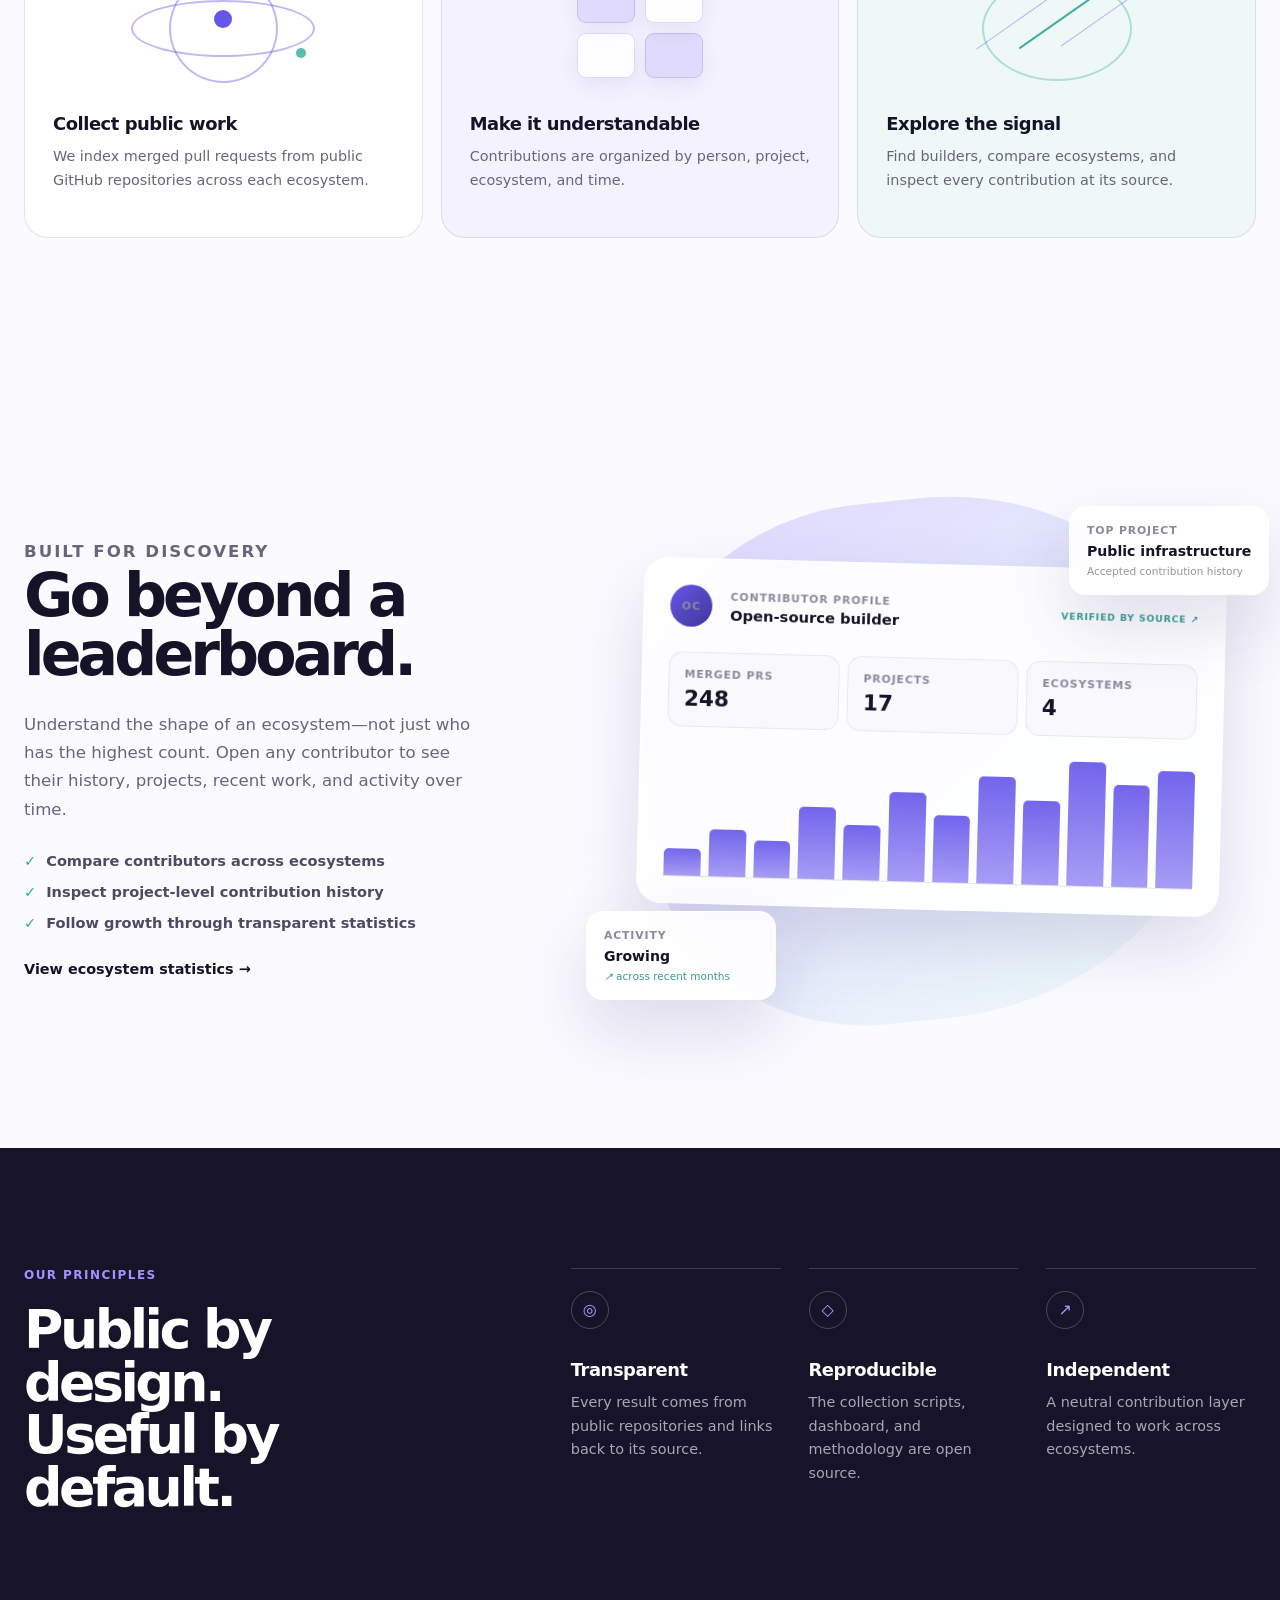
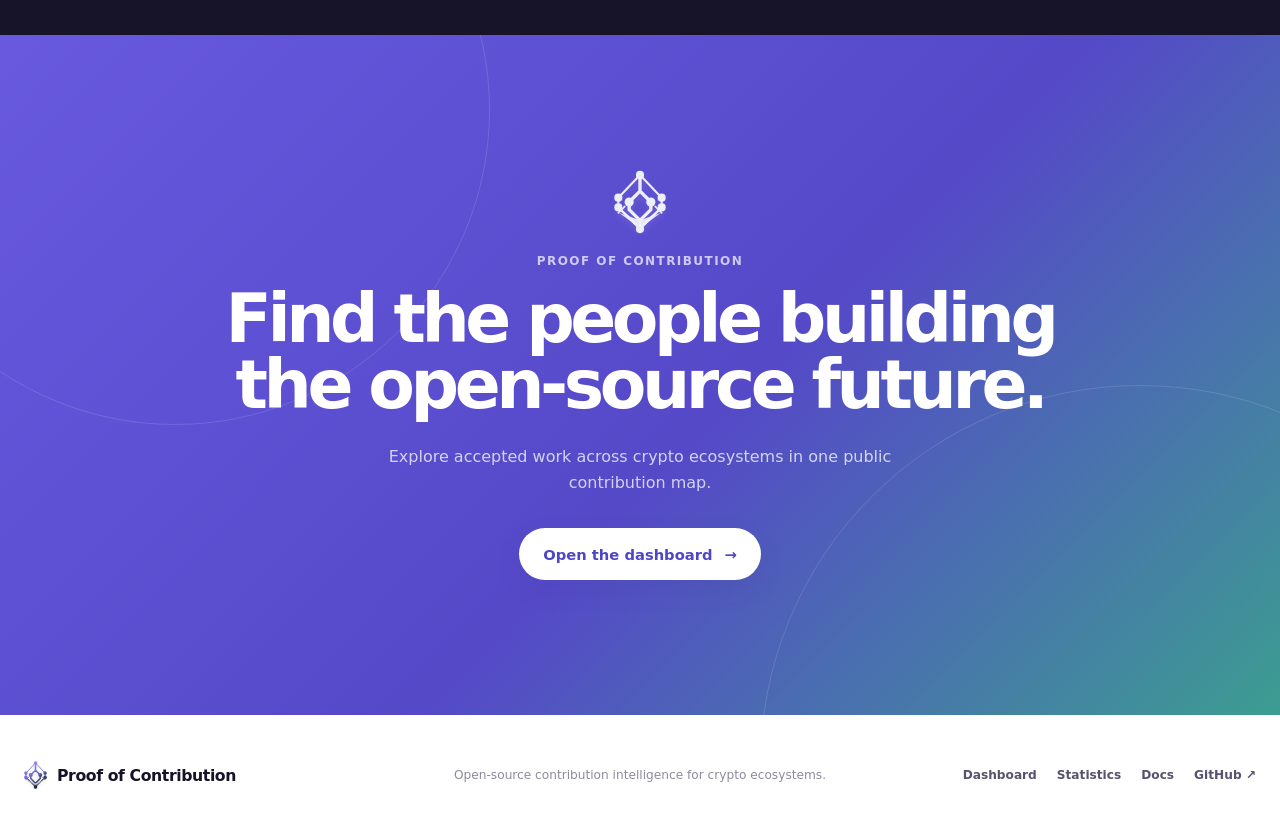
==== commit 825b1041: "#38" ====
--- a/index.html
+++ b/index.html
@@ -39,7 +39,7 @@
       <nav class="landing-nav" aria-label="Main navigation" data-i18n-attr="aria-label:nav.main">
         <a href="#how-it-works" data-i18n="landing.howItWorks">How it works</a>
         <a href="#insights" data-i18n="landing.insights">Insights</a>
-        <a href="./app/about.html" data-i18n="nav.about">About</a>
+        <a href="./app/docs.html" data-i18n="nav.docs">Docs</a>
         <a href="./app/stats.html" data-i18n="nav.statistics">Statistics</a>
       </nav>
 
@@ -338,7 +338,7 @@
       <nav aria-label="Footer navigation">
         <a href="./app/" data-i18n="nav.dashboard">Dashboard</a>
         <a href="./app/stats.html" data-i18n="nav.statistics">Statistics</a>
-        <a href="./app/about.html" data-i18n="nav.about">About</a>
+        <a href="./app/docs.html" data-i18n="nav.docs">Docs</a>
         <a href="https://github.com/alerodriargui/proof-of-contribution" target="_blank" rel="noreferrer">GitHub ↗</a>
       </nav>
     </footer>
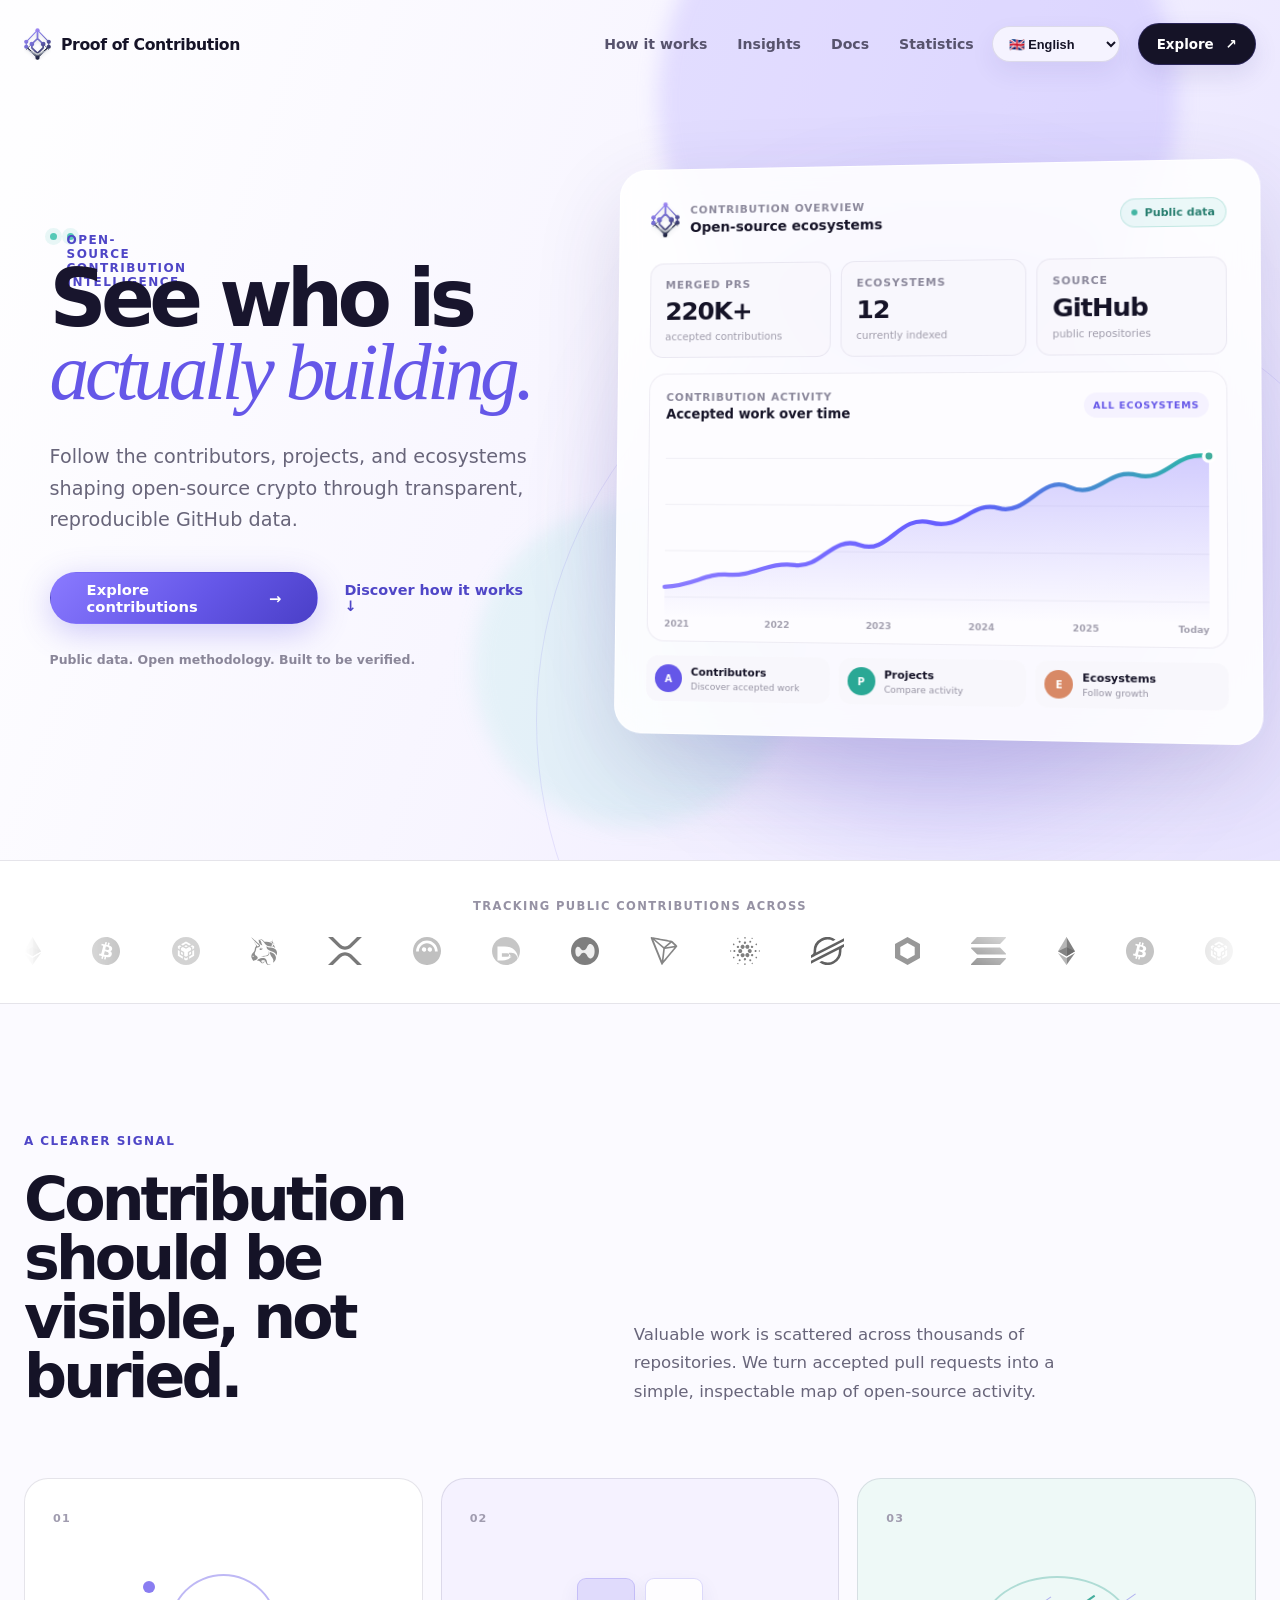
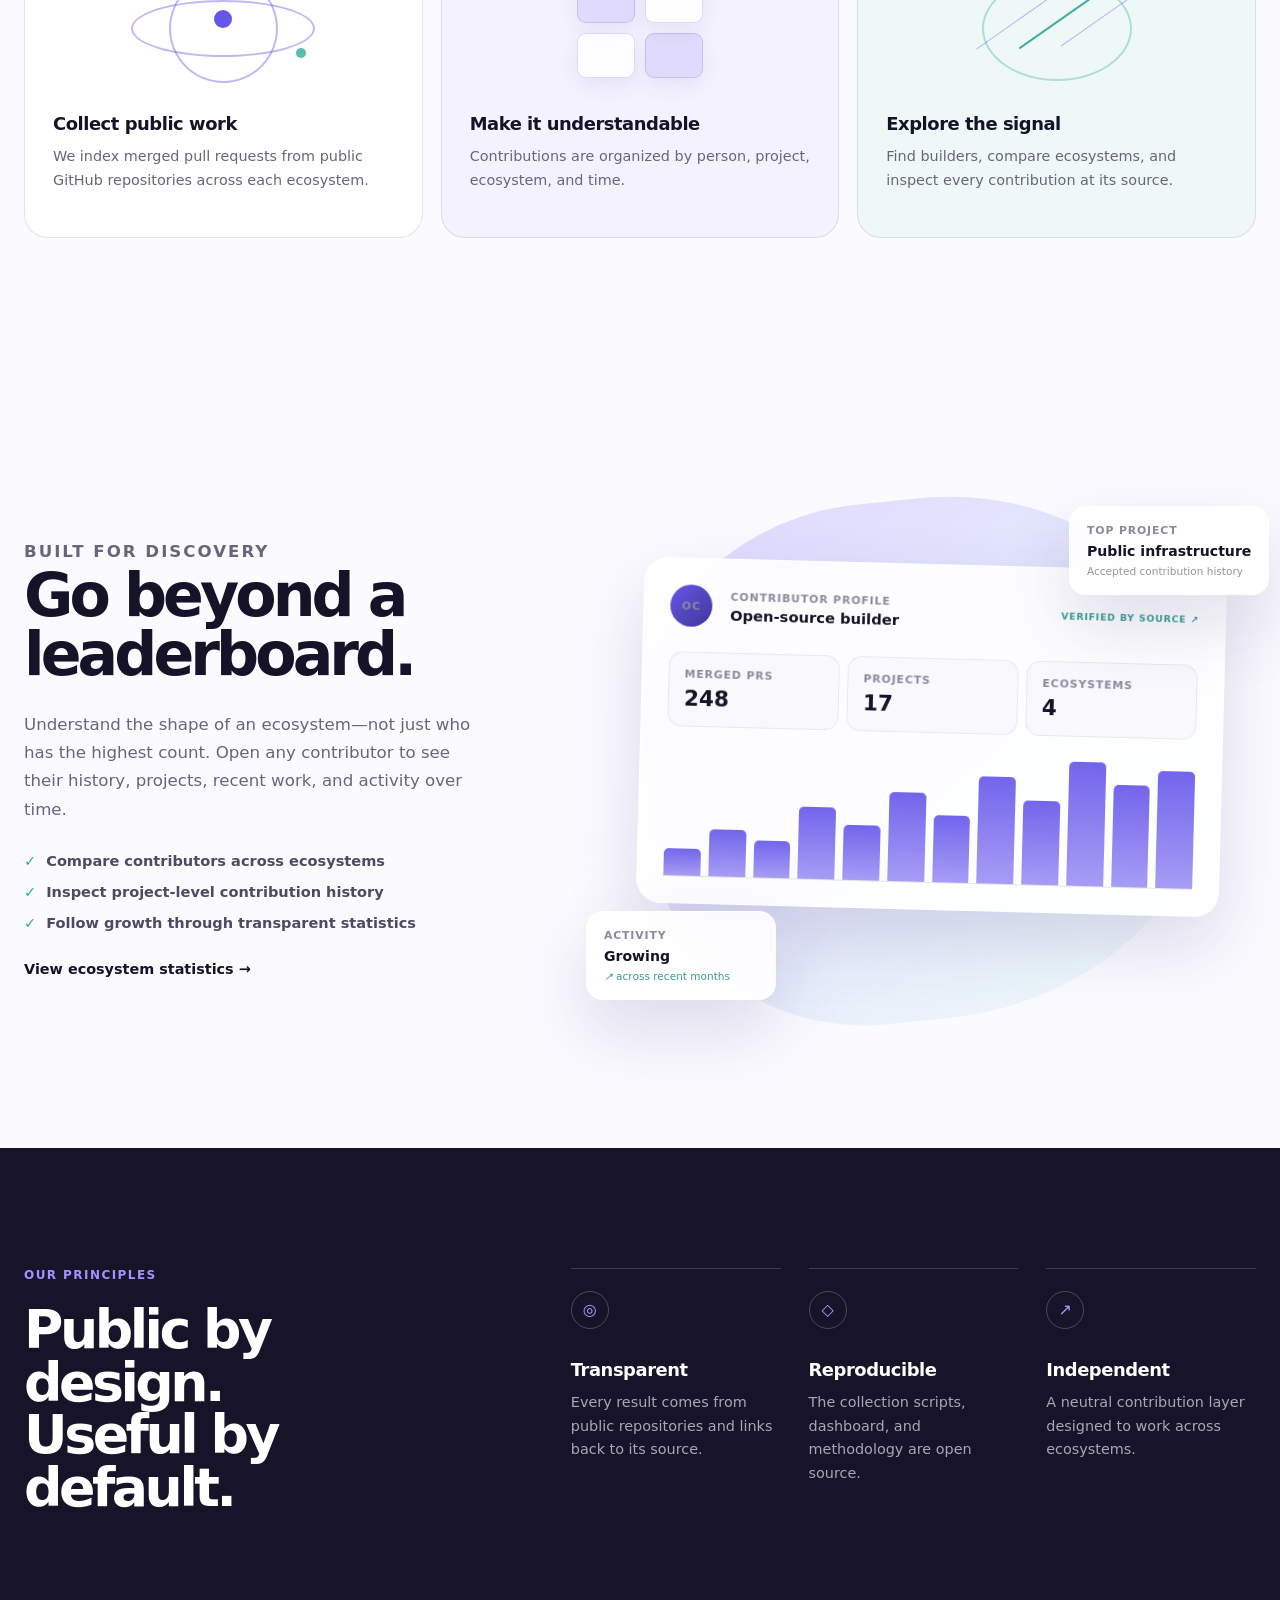
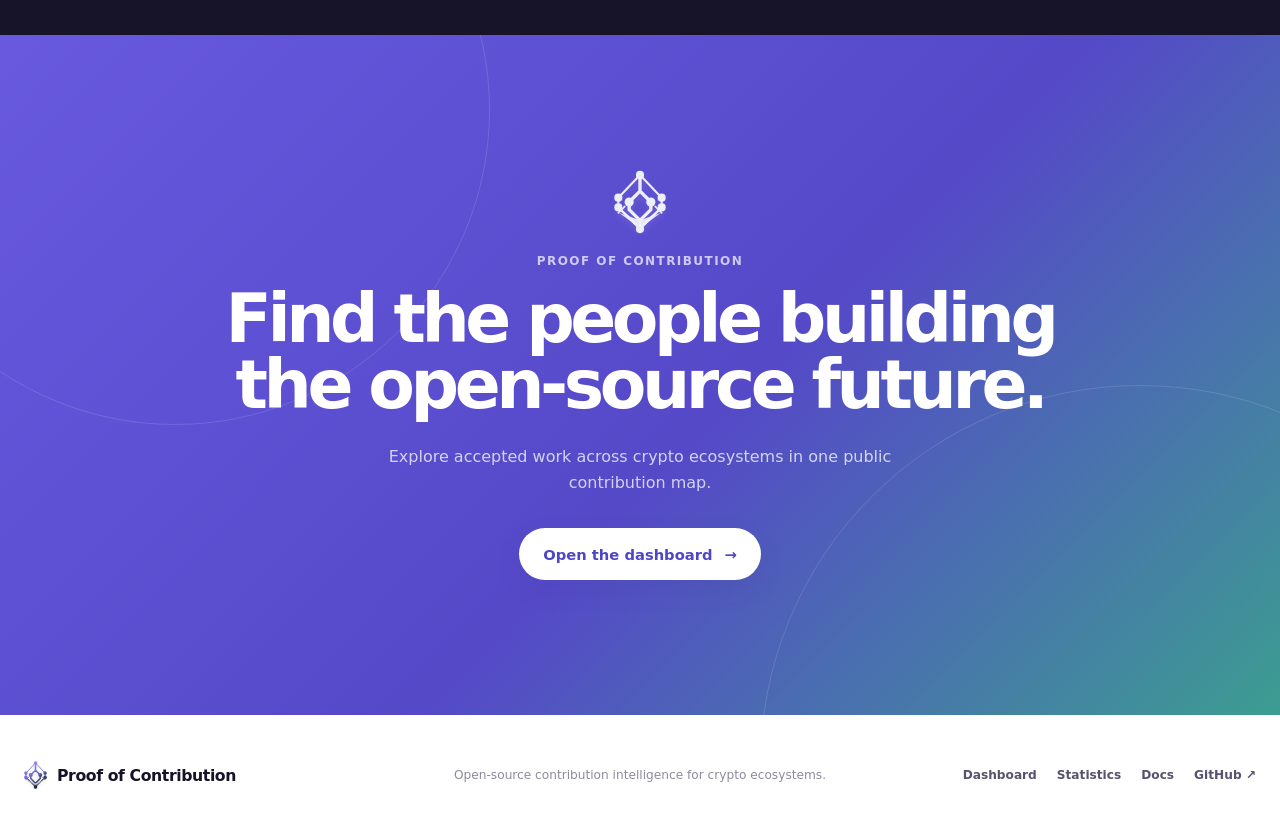
==== commit 2a4c0dd1: "movil + logos" ====
--- a/index.html
+++ b/index.html
@@ -169,34 +169,34 @@
         <div class="logo-marquee">
           <div class="logo-marquee-track">
             <div class="logo-marquee-group">
-              <img src="./app/assets/ecosystems/ethereum.svg" alt="Ethereum" width="32" height="32" loading="lazy" decoding="async" />
-              <img src="./app/assets/ecosystems/bitcoin.svg" alt="Bitcoin" width="32" height="32" loading="lazy" decoding="async" />
-              <img src="./app/assets/ecosystems/bnb.svg" alt="Binance" width="32" height="32" loading="lazy" decoding="async" />
-              <img src="./app/assets/ecosystems/uniswap.svg" alt="Uniswap" width="32" height="32" loading="lazy" decoding="async" />
-              <img src="./app/assets/ecosystems/ripple.svg" alt="Ripple" width="32" height="32" loading="lazy" decoding="async" />
-              <img src="./app/assets/ecosystems/aave.svg" alt="Aave" width="32" height="32" loading="lazy" decoding="async" />
-              <img src="./app/assets/ecosystems/doge.svg" alt="Dogecoin" width="32" height="32" loading="lazy" decoding="async" />
-              <img src="./app/assets/ecosystems/hype.svg" alt="Hyperliquid" width="32" height="32" loading="lazy" decoding="async" />
-              <img src="./app/assets/ecosystems/tron.svg" alt="Tron" width="32" height="32" loading="lazy" decoding="async" />
-              <img src="./app/assets/ecosystems/cardano.svg" alt="Cardano" width="32" height="32" loading="lazy" decoding="async" />
-              <img src="./app/assets/ecosystems/stellar.svg" alt="Stellar" width="32" height="32" loading="lazy" decoding="async" />
-              <img src="./app/assets/ecosystems/link.svg" alt="Chainlink" width="32" height="32" loading="lazy" decoding="async" />
-              <img src="./app/assets/ecosystems/solana.svg" alt="Solana" width="32" height="32" loading="lazy" decoding="async" />
+              <a href="https://ethereum.org" target="_blank" rel="noopener noreferrer"><img src="./app/assets/ecosystems/ethereum.svg" alt="Ethereum" width="32" height="32" loading="lazy" decoding="async" /></a>
+              <a href="https://bitcoin.org" target="_blank" rel="noopener noreferrer"><img src="./app/assets/ecosystems/bitcoin.svg" alt="Bitcoin" width="32" height="32" loading="lazy" decoding="async" /></a>
+              <a href="https://www.binance.com" target="_blank" rel="noopener noreferrer"><img src="./app/assets/ecosystems/bnb.svg" alt="Binance" width="32" height="32" loading="lazy" decoding="async" /></a>
+              <a href="https://uniswap.org" target="_blank" rel="noopener noreferrer"><img src="./app/assets/ecosystems/uniswap.svg" alt="Uniswap" width="32" height="32" loading="lazy" decoding="async" /></a>
+              <a href="https://ripple.com" target="_blank" rel="noopener noreferrer"><img src="./app/assets/ecosystems/ripple.svg" alt="Ripple" width="32" height="32" loading="lazy" decoding="async" /></a>
+              <a href="https://aave.com" target="_blank" rel="noopener noreferrer"><img src="./app/assets/ecosystems/aave.svg" alt="Aave" width="32" height="32" loading="lazy" decoding="async" /></a>
+              <a href="https://dogecoin.com" target="_blank" rel="noopener noreferrer"><img src="./app/assets/ecosystems/doge.svg" alt="Dogecoin" width="32" height="32" loading="lazy" decoding="async" /></a>
+              <a href="https://hyperliquid.xyz" target="_blank" rel="noopener noreferrer"><img src="./app/assets/ecosystems/hype.svg" alt="Hyperliquid" width="32" height="32" loading="lazy" decoding="async" /></a>
+              <a href="https://tron.network" target="_blank" rel="noopener noreferrer"><img src="./app/assets/ecosystems/tron.svg" alt="Tron" width="32" height="32" loading="lazy" decoding="async" /></a>
+              <a href="https://cardano.org" target="_blank" rel="noopener noreferrer"><img src="./app/assets/ecosystems/cardano.svg" alt="Cardano" width="32" height="32" loading="lazy" decoding="async" /></a>
+              <a href="https://stellar.org" target="_blank" rel="noopener noreferrer"><img src="./app/assets/ecosystems/stellar.svg" alt="Stellar" width="32" height="32" loading="lazy" decoding="async" /></a>
+              <a href="https://chain.link" target="_blank" rel="noopener noreferrer"><img src="./app/assets/ecosystems/link.svg" alt="Chainlink" width="32" height="32" loading="lazy" decoding="async" /></a>
+              <a href="https://solana.com" target="_blank" rel="noopener noreferrer"><img src="./app/assets/ecosystems/solana.svg" alt="Solana" width="32" height="32" loading="lazy" decoding="async" /></a>
             </div>
             <div class="logo-marquee-group" aria-hidden="true">
-              <img src="./app/assets/ecosystems/ethereum.svg" alt="" width="32" height="32" loading="lazy" decoding="async" />
-              <img src="./app/assets/ecosystems/bitcoin.svg" alt="" width="32" height="32" loading="lazy" decoding="async" />
-              <img src="./app/assets/ecosystems/bnb.svg" alt="" width="32" height="32" loading="lazy" decoding="async" />
-              <img src="./app/assets/ecosystems/uniswap.svg" alt="" width="32" height="32" loading="lazy" decoding="async" />
-              <img src="./app/assets/ecosystems/ripple.svg" alt="" width="32" height="32" loading="lazy" decoding="async" />
-              <img src="./app/assets/ecosystems/aave.svg" alt="" width="32" height="32" loading="lazy" decoding="async" />
-              <img src="./app/assets/ecosystems/doge.svg" alt="" width="32" height="32" loading="lazy" decoding="async" />
-              <img src="./app/assets/ecosystems/hype.svg" alt="" width="32" height="32" loading="lazy" decoding="async" />
-              <img src="./app/assets/ecosystems/tron.svg" alt="" width="32" height="32" loading="lazy" decoding="async" />
-              <img src="./app/assets/ecosystems/cardano.svg" alt="" width="32" height="32" loading="lazy" decoding="async" />
-              <img src="./app/assets/ecosystems/stellar.svg" alt="" width="32" height="32" loading="lazy" decoding="async" />
-              <img src="./app/assets/ecosystems/link.svg" alt="" width="32" height="32" loading="lazy" decoding="async" />
-              <img src="./app/assets/ecosystems/solana.svg" alt="" width="32" height="32" loading="lazy" decoding="async" />
+              <a href="https://ethereum.org" target="_blank" rel="noopener noreferrer" tabindex="-1"><img src="./app/assets/ecosystems/ethereum.svg" alt="" width="32" height="32" loading="lazy" decoding="async" /></a>
+              <a href="https://bitcoin.org" target="_blank" rel="noopener noreferrer" tabindex="-1"><img src="./app/assets/ecosystems/bitcoin.svg" alt="" width="32" height="32" loading="lazy" decoding="async" /></a>
+              <a href="https://www.binance.com" target="_blank" rel="noopener noreferrer" tabindex="-1"><img src="./app/assets/ecosystems/bnb.svg" alt="" width="32" height="32" loading="lazy" decoding="async" /></a>
+              <a href="https://uniswap.org" target="_blank" rel="noopener noreferrer" tabindex="-1"><img src="./app/assets/ecosystems/uniswap.svg" alt="" width="32" height="32" loading="lazy" decoding="async" /></a>
+              <a href="https://ripple.com" target="_blank" rel="noopener noreferrer" tabindex="-1"><img src="./app/assets/ecosystems/ripple.svg" alt="" width="32" height="32" loading="lazy" decoding="async" /></a>
+              <a href="https://aave.com" target="_blank" rel="noopener noreferrer" tabindex="-1"><img src="./app/assets/ecosystems/aave.svg" alt="" width="32" height="32" loading="lazy" decoding="async" /></a>
+              <a href="https://dogecoin.com" target="_blank" rel="noopener noreferrer" tabindex="-1"><img src="./app/assets/ecosystems/doge.svg" alt="" width="32" height="32" loading="lazy" decoding="async" /></a>
+              <a href="https://hyperliquid.xyz" target="_blank" rel="noopener noreferrer" tabindex="-1"><img src="./app/assets/ecosystems/hype.svg" alt="" width="32" height="32" loading="lazy" decoding="async" /></a>
+              <a href="https://tron.network" target="_blank" rel="noopener noreferrer" tabindex="-1"><img src="./app/assets/ecosystems/tron.svg" alt="" width="32" height="32" loading="lazy" decoding="async" /></a>
+              <a href="https://cardano.org" target="_blank" rel="noopener noreferrer" tabindex="-1"><img src="./app/assets/ecosystems/cardano.svg" alt="" width="32" height="32" loading="lazy" decoding="async" /></a>
+              <a href="https://stellar.org" target="_blank" rel="noopener noreferrer" tabindex="-1"><img src="./app/assets/ecosystems/stellar.svg" alt="" width="32" height="32" loading="lazy" decoding="async" /></a>
+              <a href="https://chain.link" target="_blank" rel="noopener noreferrer" tabindex="-1"><img src="./app/assets/ecosystems/link.svg" alt="" width="32" height="32" loading="lazy" decoding="async" /></a>
+              <a href="https://solana.com" target="_blank" rel="noopener noreferrer" tabindex="-1"><img src="./app/assets/ecosystems/solana.svg" alt="" width="32" height="32" loading="lazy" decoding="async" /></a>
             </div>
           </div>
         </div>
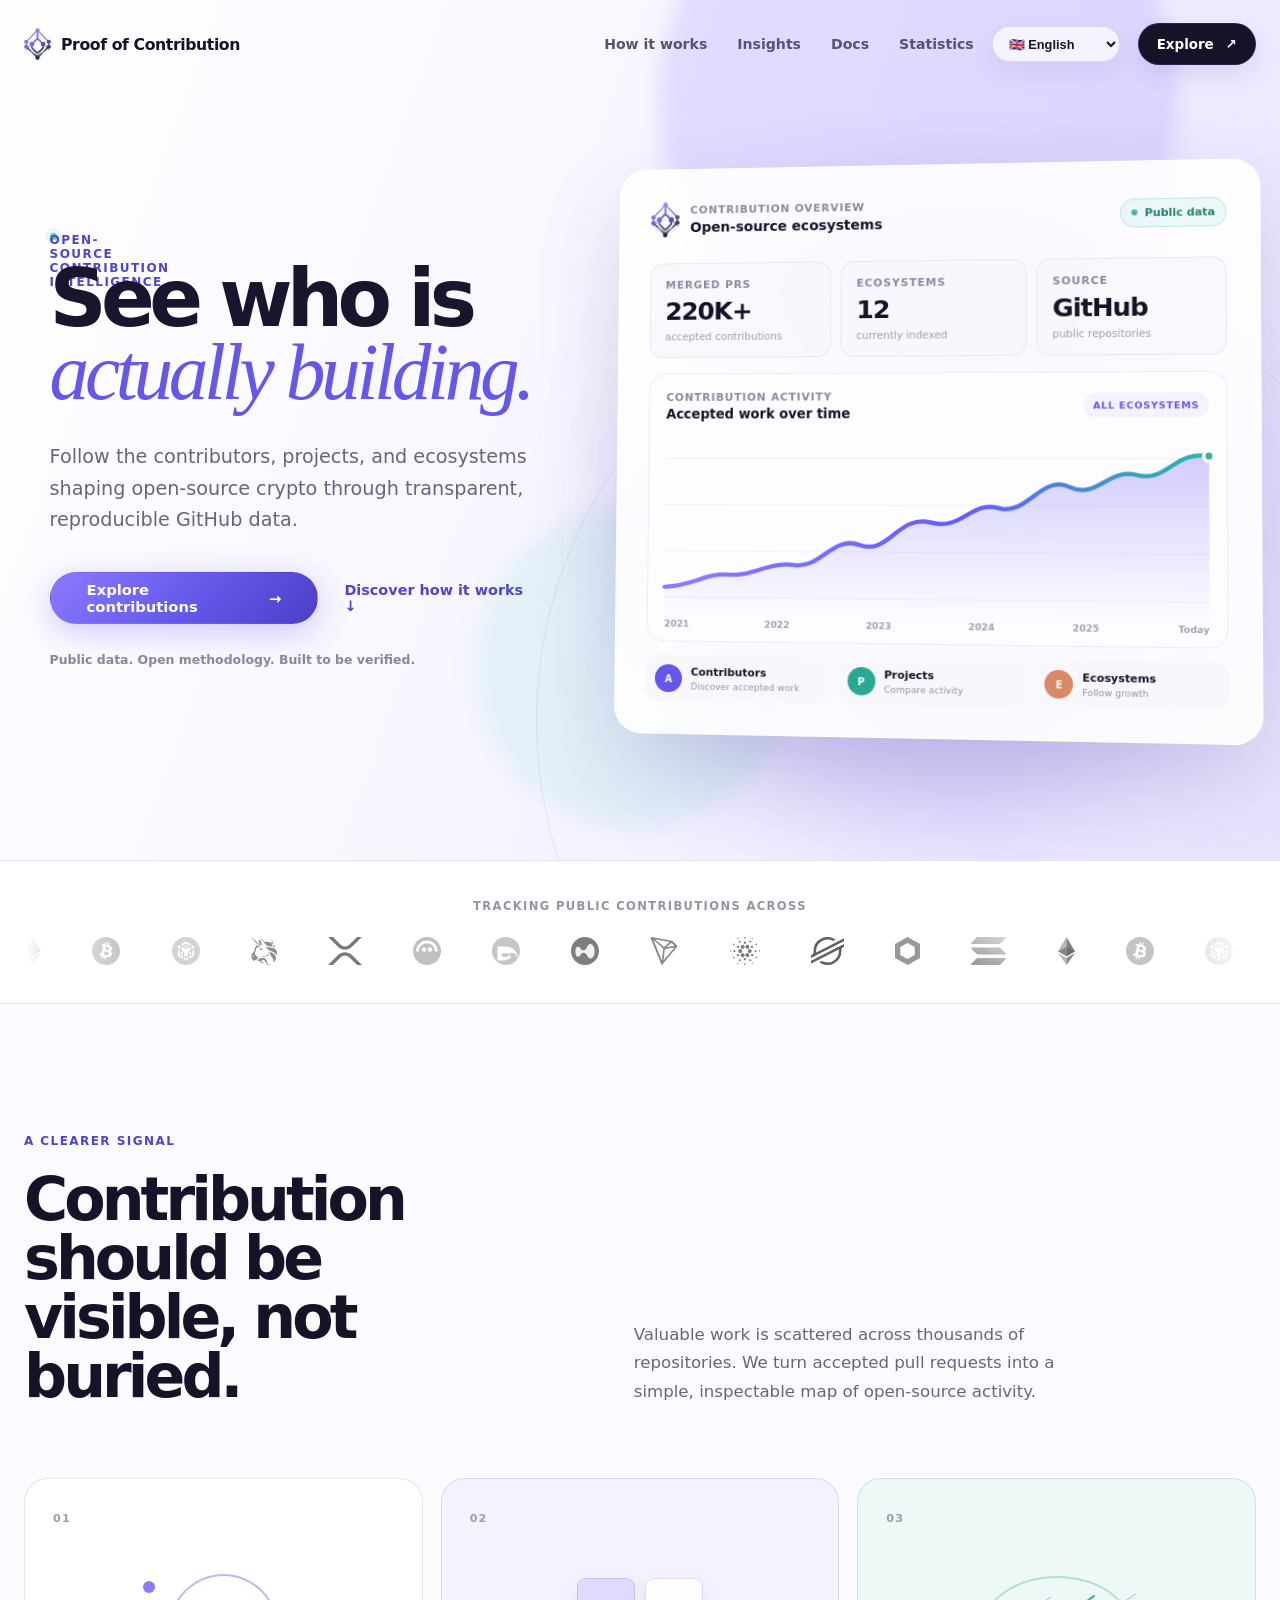
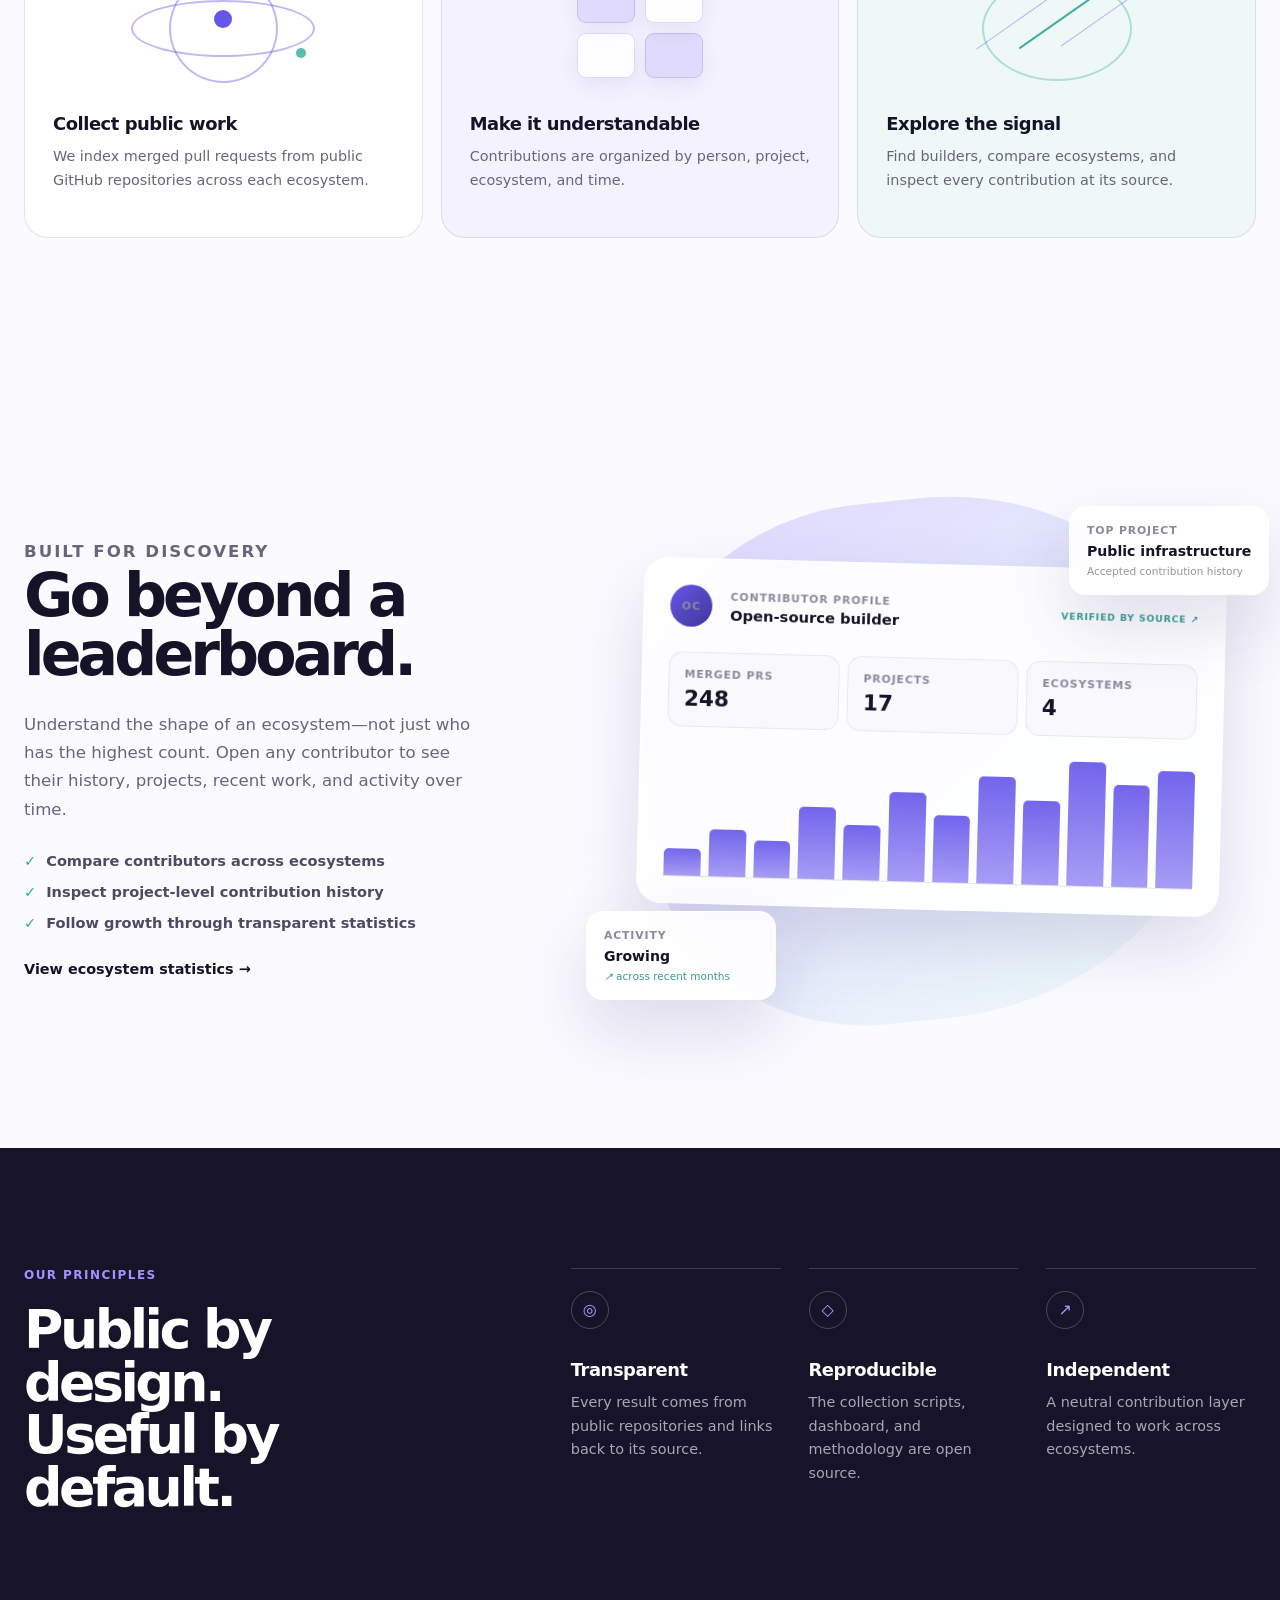
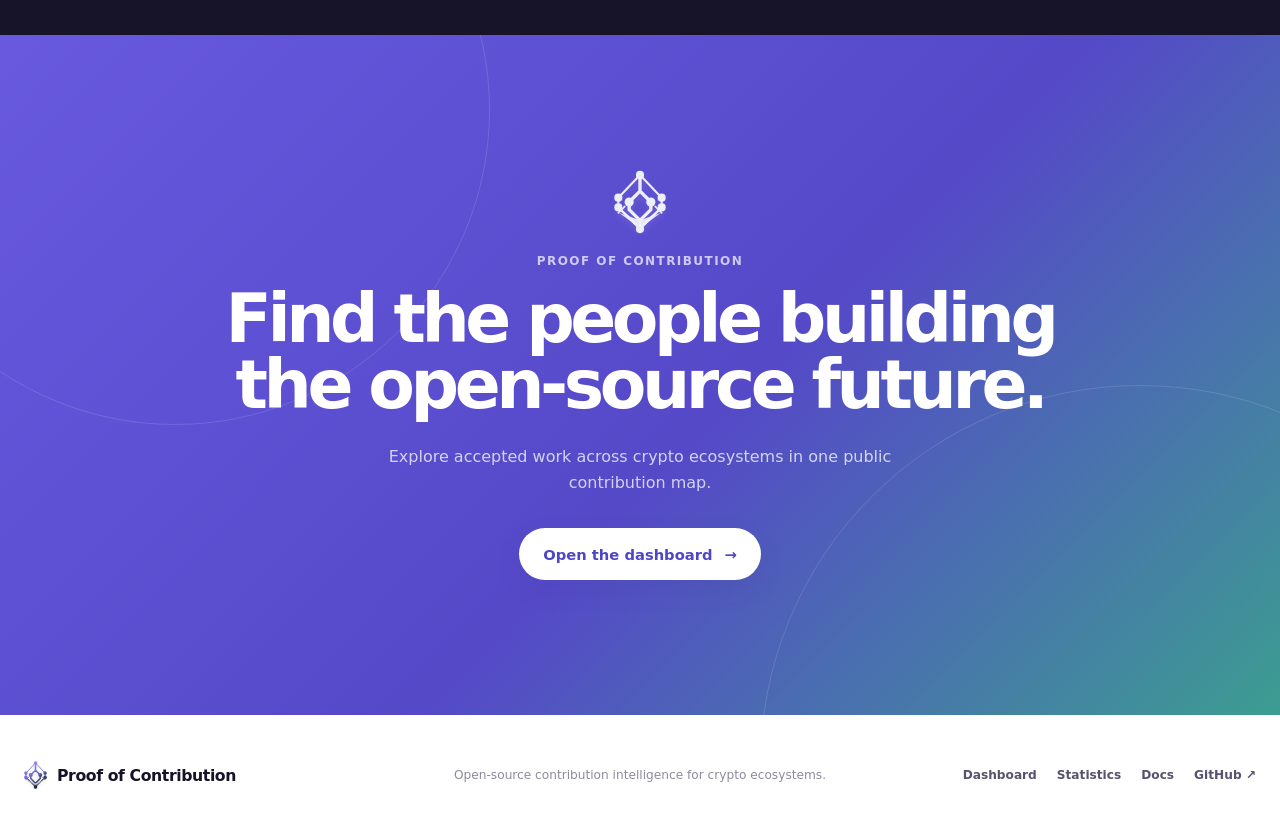
==== commit 177de67d: "update" ====
--- a/index.html
+++ b/index.html
@@ -56,7 +56,6 @@
 
         <div class="hero-copy">
           <p class="hero-kicker">
-            <span></span>
             <span data-i18n="landing.kicker">Open-source contribution intelligence</span>
           </p>
           <h1 data-i18n-html="landing.heroTitle">See who is<br /><em>actually building.</em></h1>
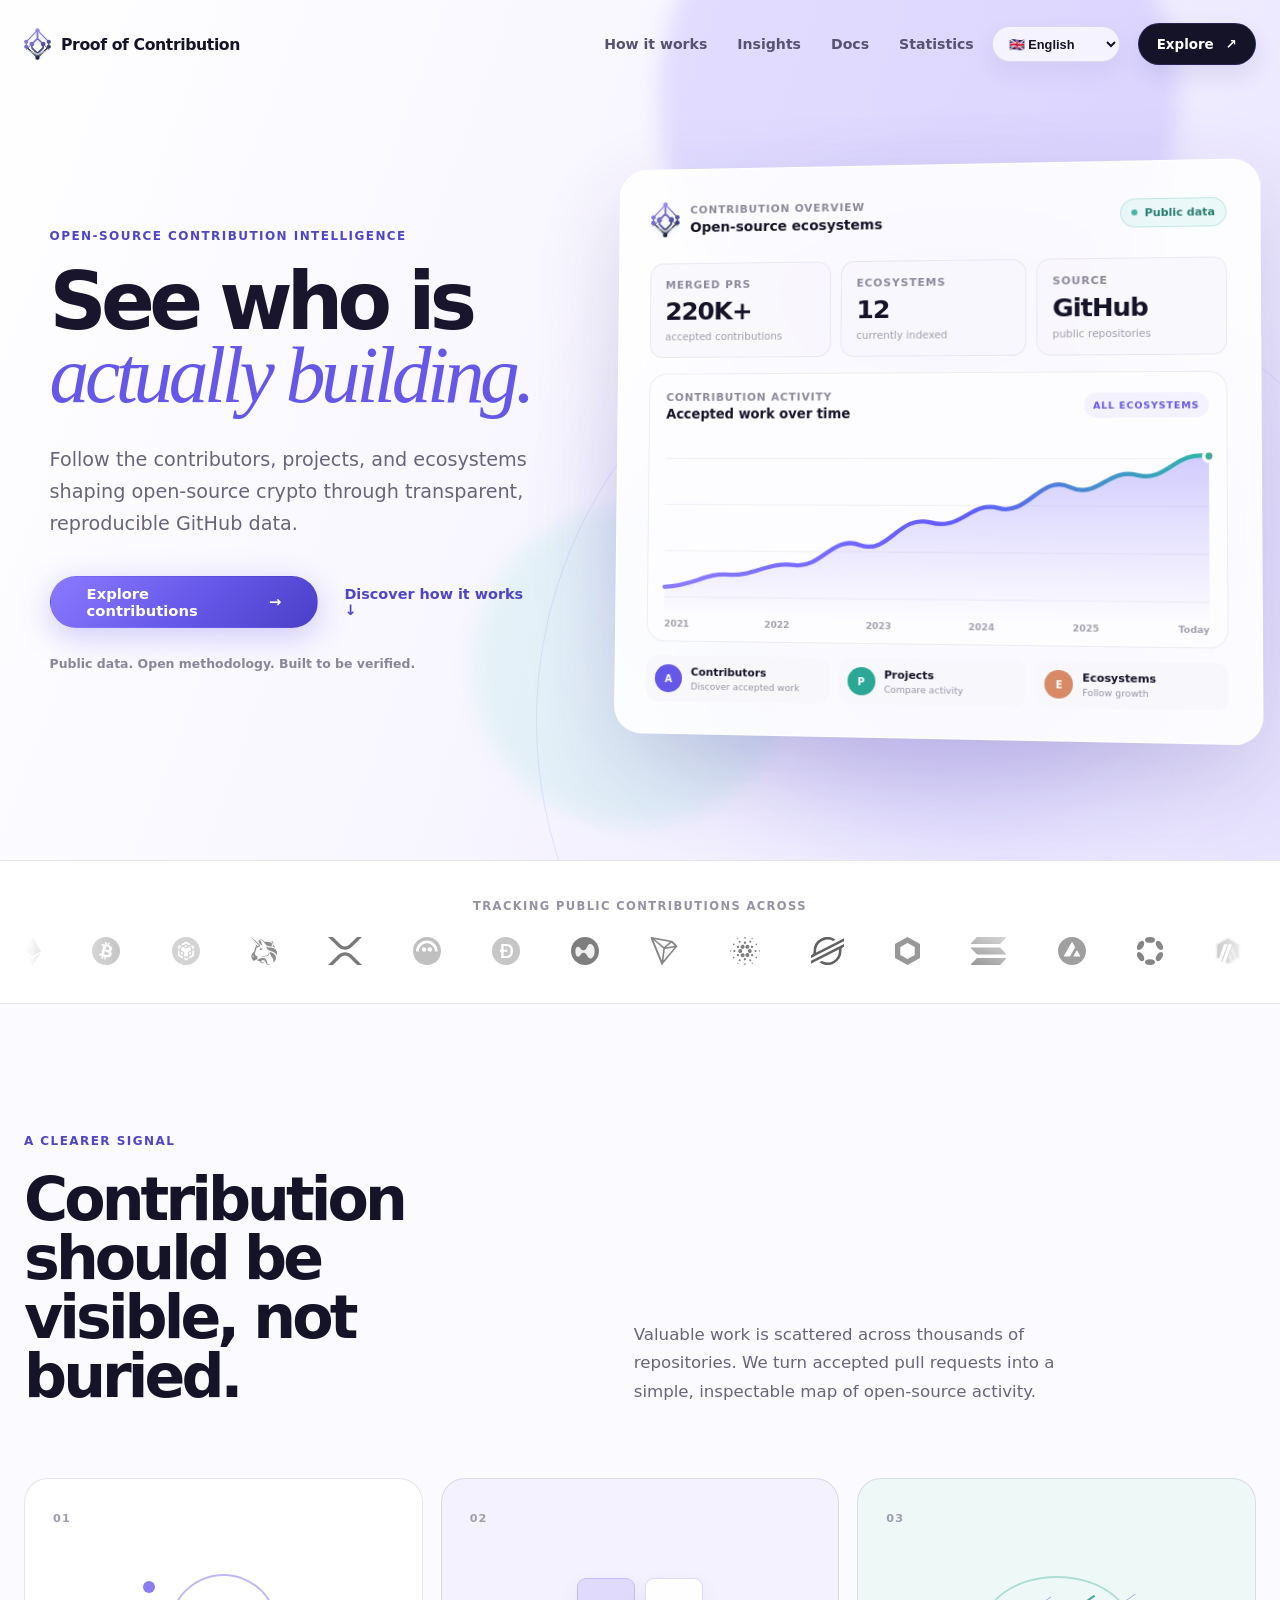
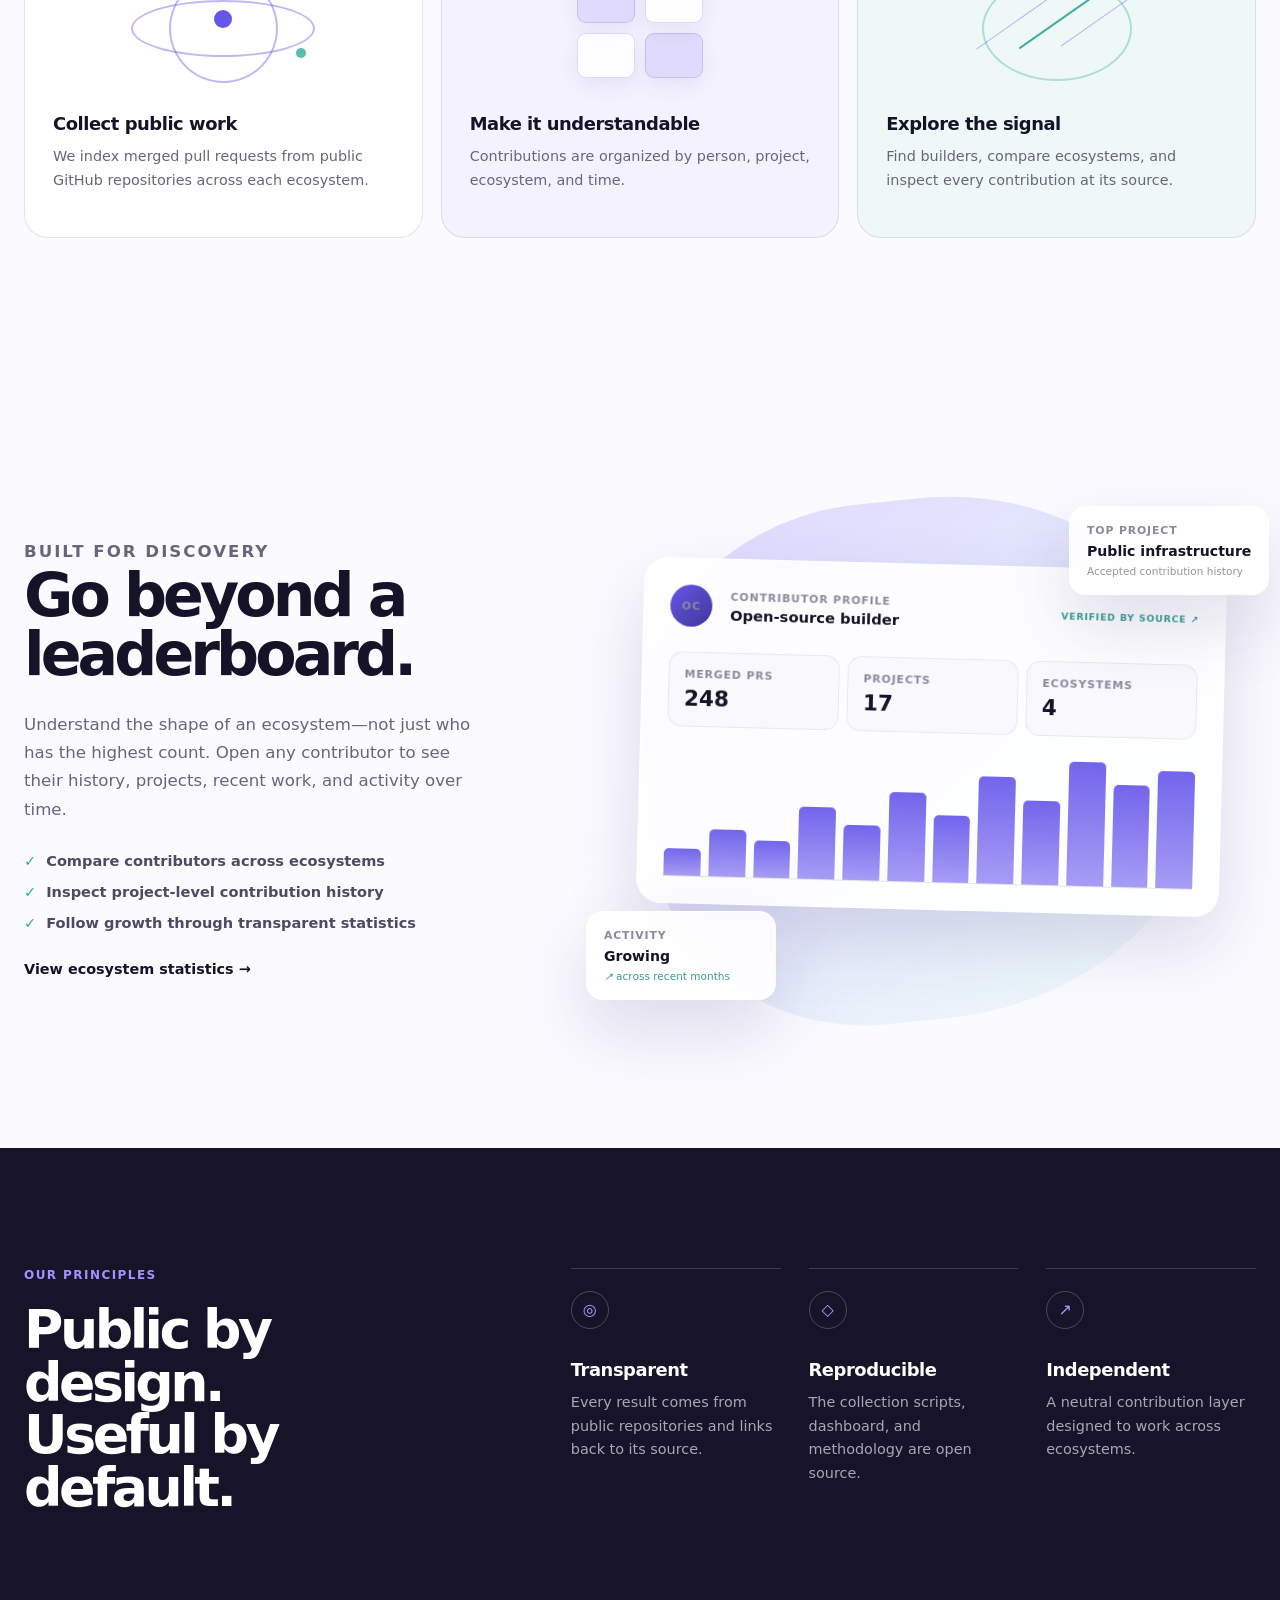
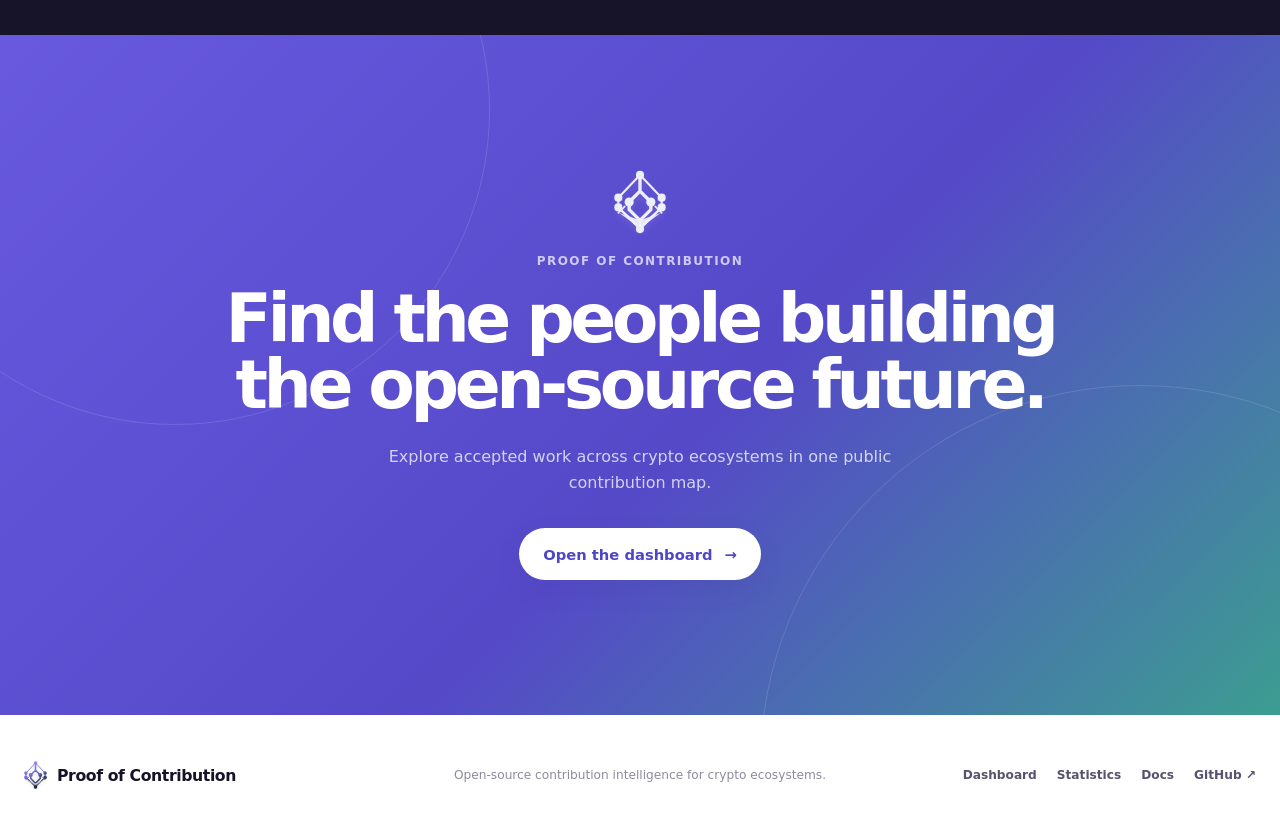
==== commit a08ae39b: "402 + recent prs" ====
--- a/index.html
+++ b/index.html
@@ -181,6 +181,12 @@
               <a href="https://stellar.org" target="_blank" rel="noopener noreferrer"><img src="./app/assets/ecosystems/stellar.svg" alt="Stellar" width="32" height="32" loading="lazy" decoding="async" /></a>
               <a href="https://chain.link" target="_blank" rel="noopener noreferrer"><img src="./app/assets/ecosystems/link.svg" alt="Chainlink" width="32" height="32" loading="lazy" decoding="async" /></a>
               <a href="https://solana.com" target="_blank" rel="noopener noreferrer"><img src="./app/assets/ecosystems/solana.svg" alt="Solana" width="32" height="32" loading="lazy" decoding="async" /></a>
+              <a href="https://www.avax.network" target="_blank" rel="noopener noreferrer"><img src="./app/assets/ecosystems/avalanche.svg" alt="Avalanche" width="32" height="32" loading="lazy" decoding="async" /></a>
+              <a href="https://polkadot.network" target="_blank" rel="noopener noreferrer"><img src="./app/assets/ecosystems/polkadot.svg" alt="Polkadot" width="32" height="32" loading="lazy" decoding="async" /></a>
+              <a href="https://arbitrum.io" target="_blank" rel="noopener noreferrer"><img src="./app/assets/ecosystems/arbitrum.svg" alt="Arbitrum" width="32" height="32" loading="lazy" decoding="async" /></a>
+              <a href="https://polygon.technology" target="_blank" rel="noopener noreferrer"><img src="./app/assets/ecosystems/polygon.svg" alt="Polygon" width="32" height="32" loading="lazy" decoding="async" /></a>
+              <a href="https://near.org" target="_blank" rel="noopener noreferrer"><img src="./app/assets/ecosystems/near.svg" alt="NEAR" width="32" height="32" loading="lazy" decoding="async" /></a>
+              <a href="https://sui.io" target="_blank" rel="noopener noreferrer"><img src="./app/assets/ecosystems/sui.svg" alt="Sui" width="32" height="32" loading="lazy" decoding="async" /></a>
             </div>
             <div class="logo-marquee-group" aria-hidden="true">
               <a href="https://ethereum.org" target="_blank" rel="noopener noreferrer" tabindex="-1"><img src="./app/assets/ecosystems/ethereum.svg" alt="" width="32" height="32" loading="lazy" decoding="async" /></a>
@@ -196,6 +202,12 @@
               <a href="https://stellar.org" target="_blank" rel="noopener noreferrer" tabindex="-1"><img src="./app/assets/ecosystems/stellar.svg" alt="" width="32" height="32" loading="lazy" decoding="async" /></a>
               <a href="https://chain.link" target="_blank" rel="noopener noreferrer" tabindex="-1"><img src="./app/assets/ecosystems/link.svg" alt="" width="32" height="32" loading="lazy" decoding="async" /></a>
               <a href="https://solana.com" target="_blank" rel="noopener noreferrer" tabindex="-1"><img src="./app/assets/ecosystems/solana.svg" alt="" width="32" height="32" loading="lazy" decoding="async" /></a>
+              <a href="https://www.avax.network" target="_blank" rel="noopener noreferrer" tabindex="-1"><img src="./app/assets/ecosystems/avalanche.svg" alt="" width="32" height="32" loading="lazy" decoding="async" /></a>
+              <a href="https://polkadot.network" target="_blank" rel="noopener noreferrer" tabindex="-1"><img src="./app/assets/ecosystems/polkadot.svg" alt="" width="32" height="32" loading="lazy" decoding="async" /></a>
+              <a href="https://arbitrum.io" target="_blank" rel="noopener noreferrer" tabindex="-1"><img src="./app/assets/ecosystems/arbitrum.svg" alt="" width="32" height="32" loading="lazy" decoding="async" /></a>
+              <a href="https://polygon.technology" target="_blank" rel="noopener noreferrer" tabindex="-1"><img src="./app/assets/ecosystems/polygon.svg" alt="" width="32" height="32" loading="lazy" decoding="async" /></a>
+              <a href="https://near.org" target="_blank" rel="noopener noreferrer" tabindex="-1"><img src="./app/assets/ecosystems/near.svg" alt="" width="32" height="32" loading="lazy" decoding="async" /></a>
+              <a href="https://sui.io" target="_blank" rel="noopener noreferrer" tabindex="-1"><img src="./app/assets/ecosystems/sui.svg" alt="" width="32" height="32" loading="lazy" decoding="async" /></a>
             </div>
           </div>
         </div>
--- a/landing.css
+++ b/landing.css
@@ -263,14 +263,6 @@
   display: flex;
   align-items: center;
   gap: 10px;
-}
-
-.hero-kicker span {
-  width: 7px;
-  height: 7px;
-  border-radius: 50%;
-  background: var(--mint);
-  box-shadow: 0 0 0 5px rgba(85, 201, 183, 0.13);
 }
 
 .hero h1 {
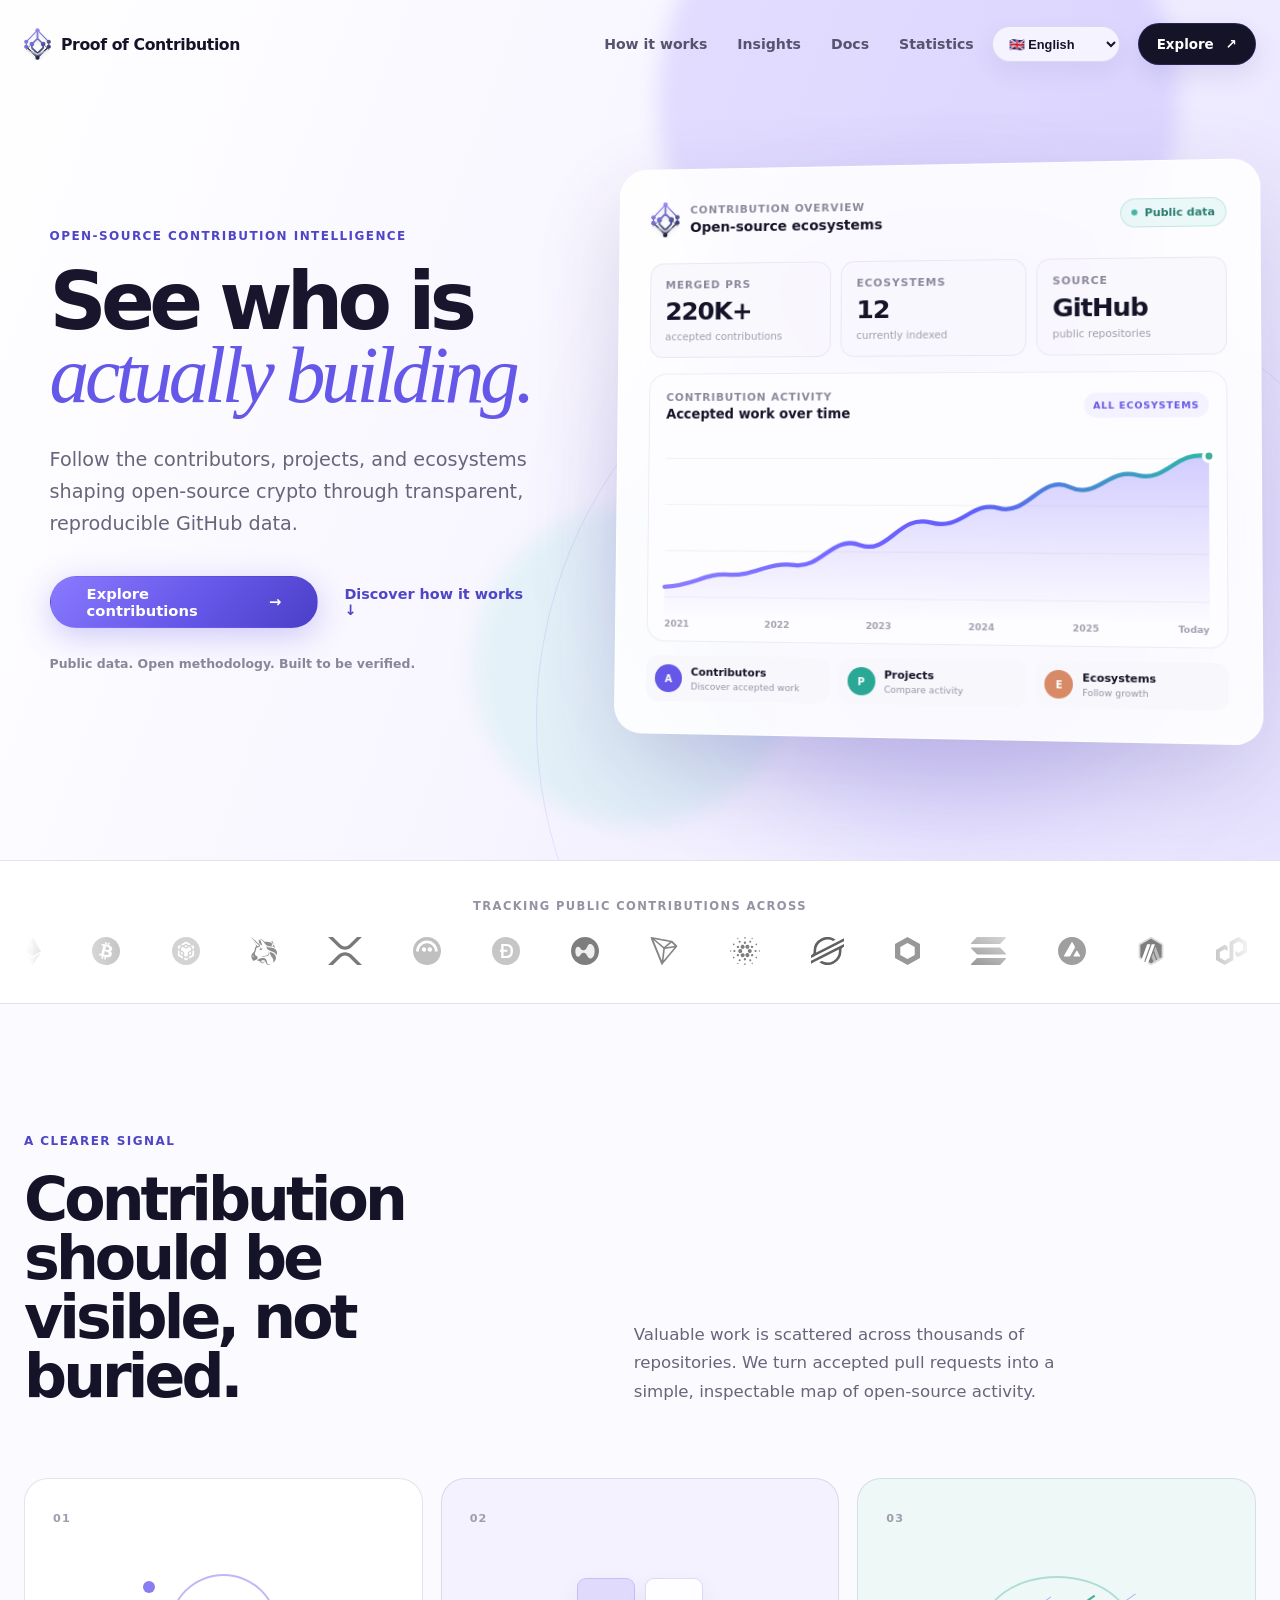
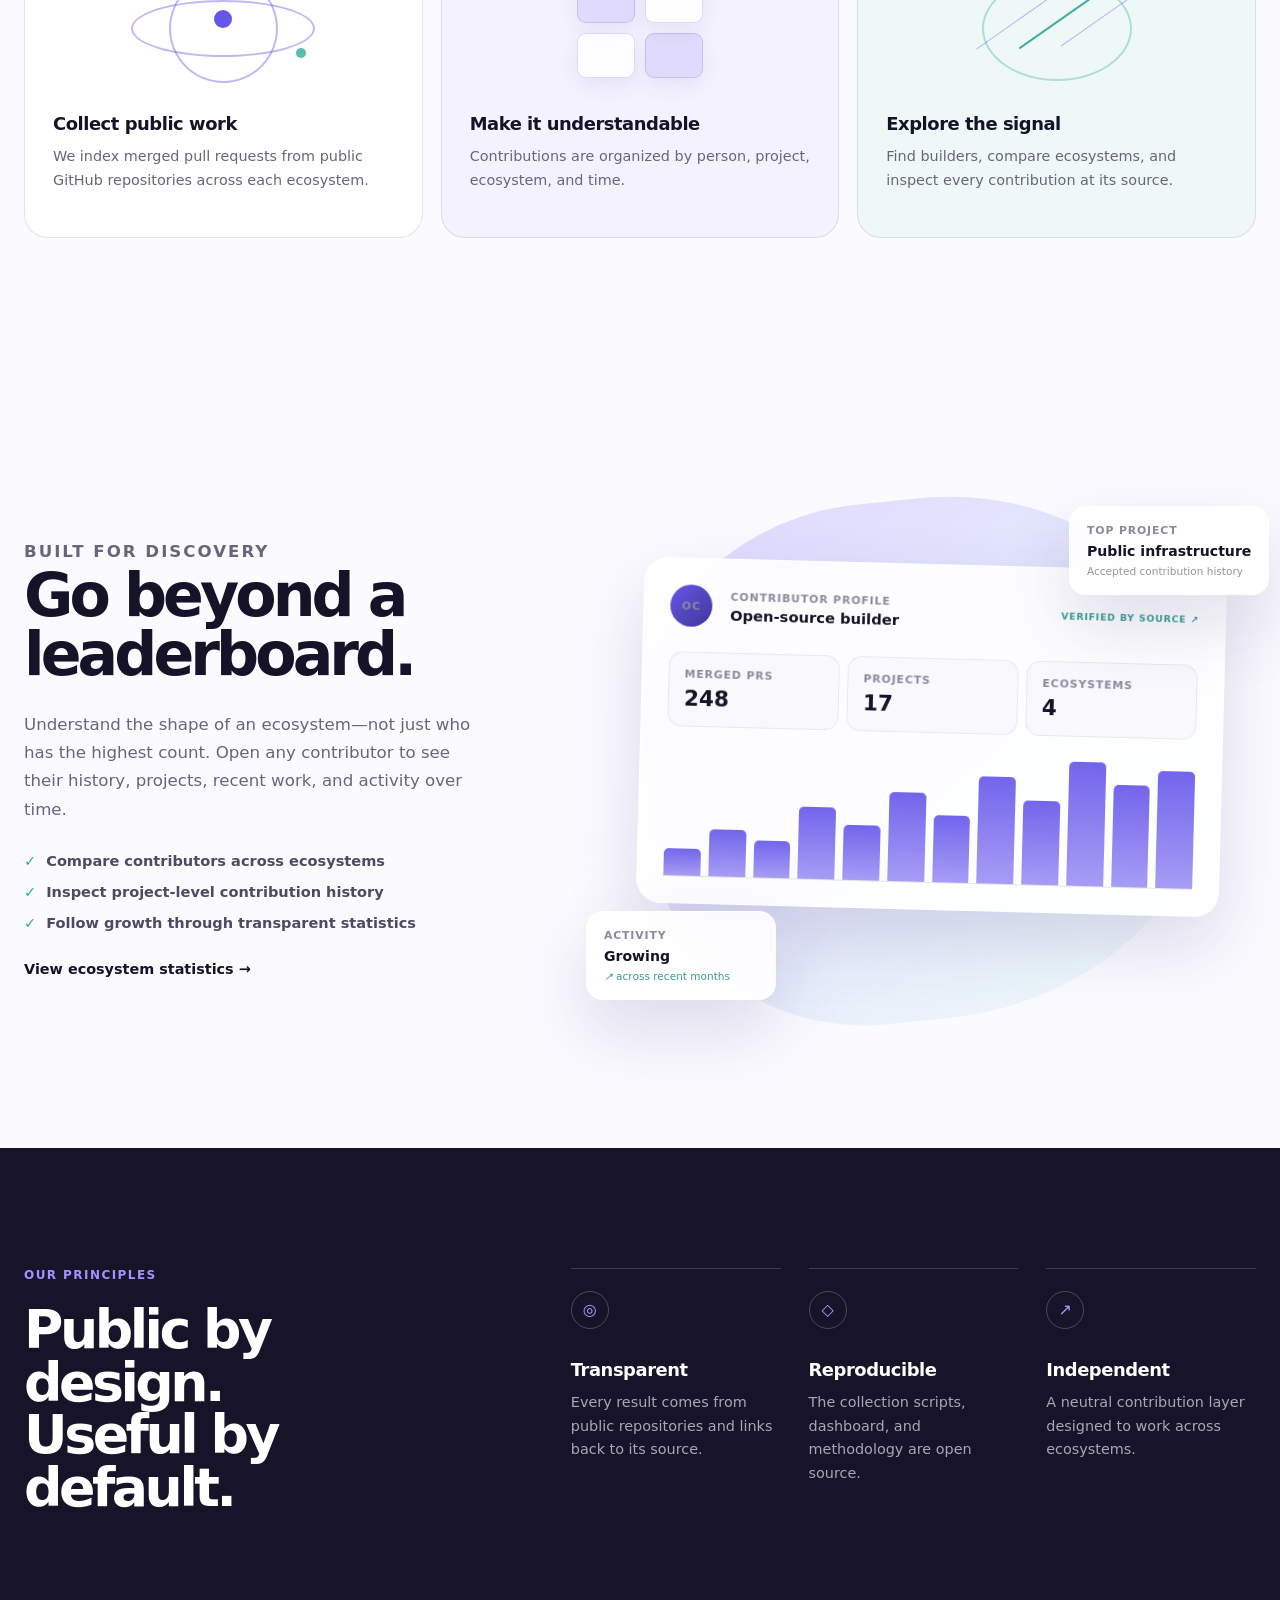
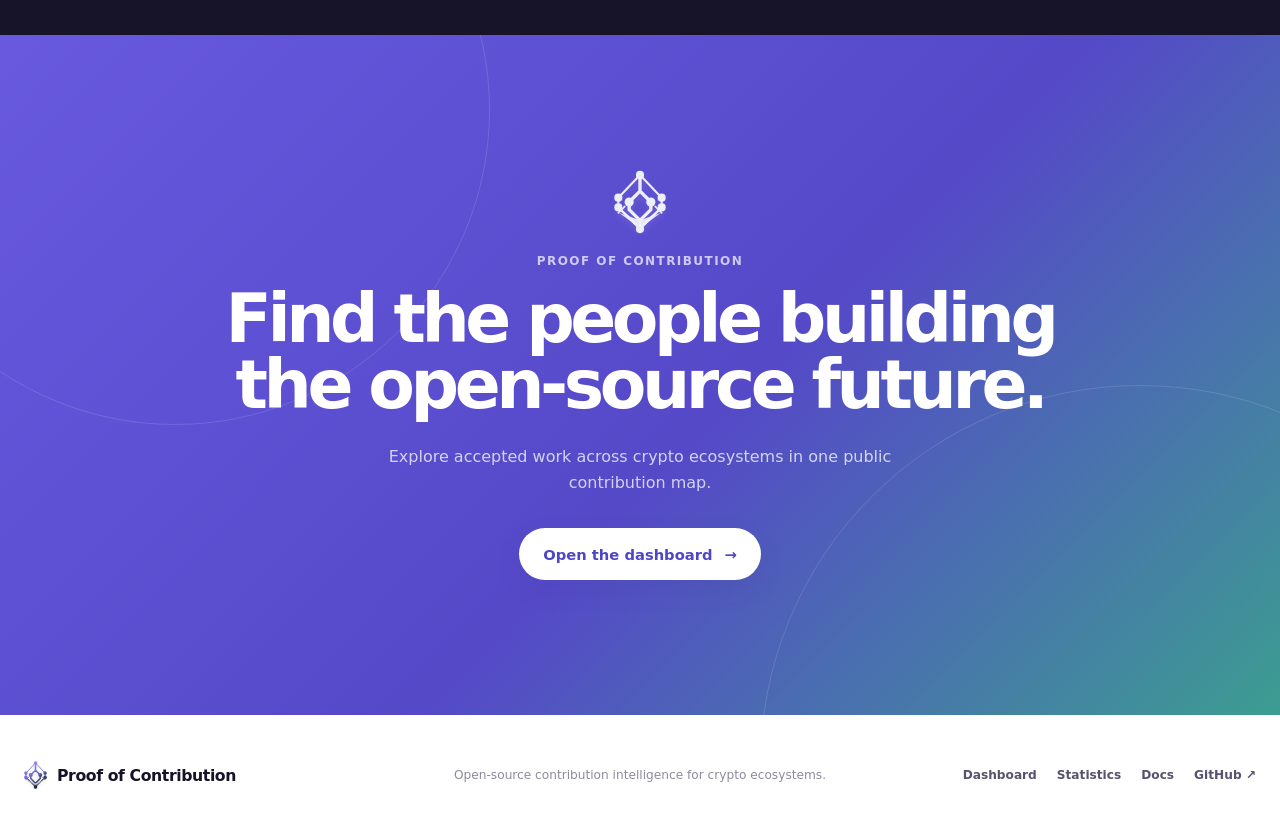
==== commit 18a7157e: "update" ====
--- a/index.html
+++ b/index.html
@@ -182,7 +182,6 @@
               <a href="https://chain.link" target="_blank" rel="noopener noreferrer"><img src="./app/assets/ecosystems/link.svg" alt="Chainlink" width="32" height="32" loading="lazy" decoding="async" /></a>
               <a href="https://solana.com" target="_blank" rel="noopener noreferrer"><img src="./app/assets/ecosystems/solana.svg" alt="Solana" width="32" height="32" loading="lazy" decoding="async" /></a>
               <a href="https://www.avax.network" target="_blank" rel="noopener noreferrer"><img src="./app/assets/ecosystems/avalanche.svg" alt="Avalanche" width="32" height="32" loading="lazy" decoding="async" /></a>
-              <a href="https://polkadot.network" target="_blank" rel="noopener noreferrer"><img src="./app/assets/ecosystems/polkadot.svg" alt="Polkadot" width="32" height="32" loading="lazy" decoding="async" /></a>
               <a href="https://arbitrum.io" target="_blank" rel="noopener noreferrer"><img src="./app/assets/ecosystems/arbitrum.svg" alt="Arbitrum" width="32" height="32" loading="lazy" decoding="async" /></a>
               <a href="https://polygon.technology" target="_blank" rel="noopener noreferrer"><img src="./app/assets/ecosystems/polygon.svg" alt="Polygon" width="32" height="32" loading="lazy" decoding="async" /></a>
               <a href="https://near.org" target="_blank" rel="noopener noreferrer"><img src="./app/assets/ecosystems/near.svg" alt="NEAR" width="32" height="32" loading="lazy" decoding="async" /></a>
@@ -203,7 +202,6 @@
               <a href="https://chain.link" target="_blank" rel="noopener noreferrer" tabindex="-1"><img src="./app/assets/ecosystems/link.svg" alt="" width="32" height="32" loading="lazy" decoding="async" /></a>
               <a href="https://solana.com" target="_blank" rel="noopener noreferrer" tabindex="-1"><img src="./app/assets/ecosystems/solana.svg" alt="" width="32" height="32" loading="lazy" decoding="async" /></a>
               <a href="https://www.avax.network" target="_blank" rel="noopener noreferrer" tabindex="-1"><img src="./app/assets/ecosystems/avalanche.svg" alt="" width="32" height="32" loading="lazy" decoding="async" /></a>
-              <a href="https://polkadot.network" target="_blank" rel="noopener noreferrer" tabindex="-1"><img src="./app/assets/ecosystems/polkadot.svg" alt="" width="32" height="32" loading="lazy" decoding="async" /></a>
               <a href="https://arbitrum.io" target="_blank" rel="noopener noreferrer" tabindex="-1"><img src="./app/assets/ecosystems/arbitrum.svg" alt="" width="32" height="32" loading="lazy" decoding="async" /></a>
               <a href="https://polygon.technology" target="_blank" rel="noopener noreferrer" tabindex="-1"><img src="./app/assets/ecosystems/polygon.svg" alt="" width="32" height="32" loading="lazy" decoding="async" /></a>
               <a href="https://near.org" target="_blank" rel="noopener noreferrer" tabindex="-1"><img src="./app/assets/ecosystems/near.svg" alt="" width="32" height="32" loading="lazy" decoding="async" /></a>
--- a/landing.css
+++ b/landing.css
@@ -1289,7 +1289,7 @@
     line-height: 1.05;
   }
 
-  .button-small span {
+  .landing-header .button-small {
     display: none;
   }
 
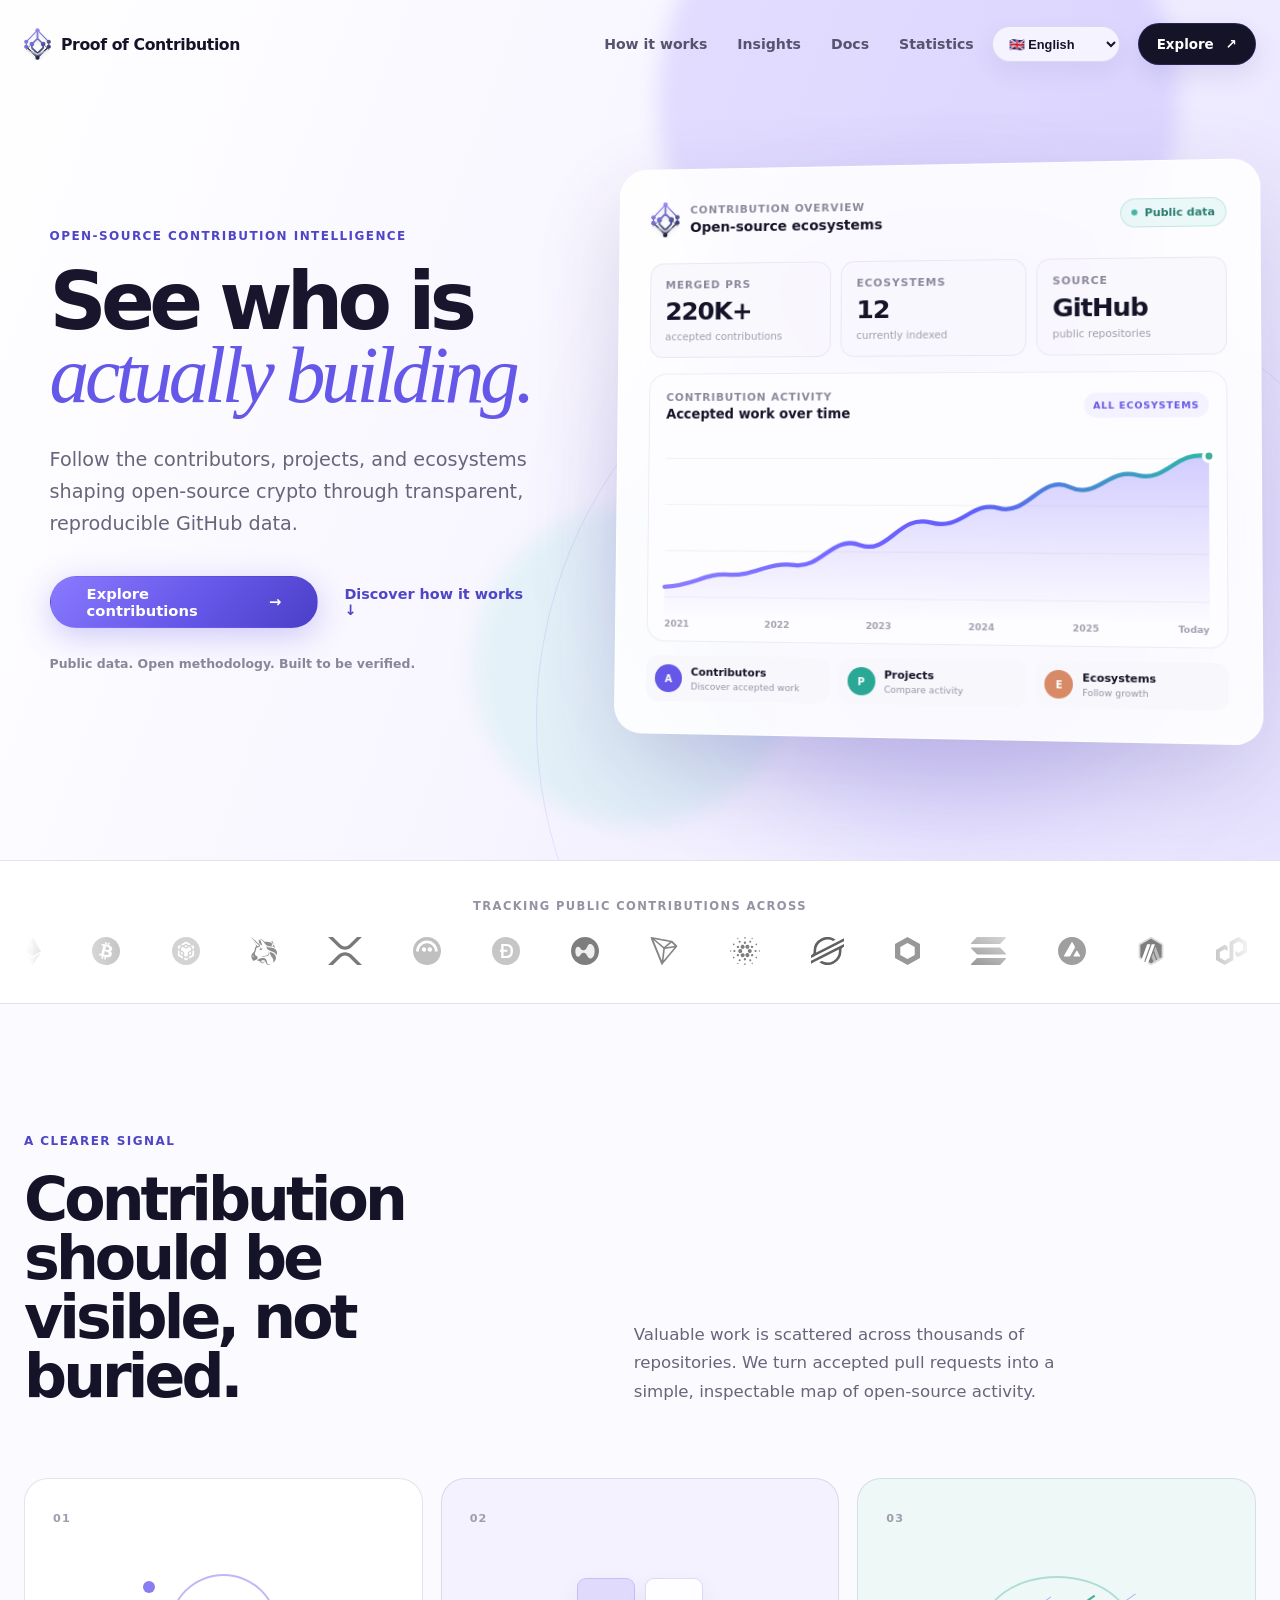
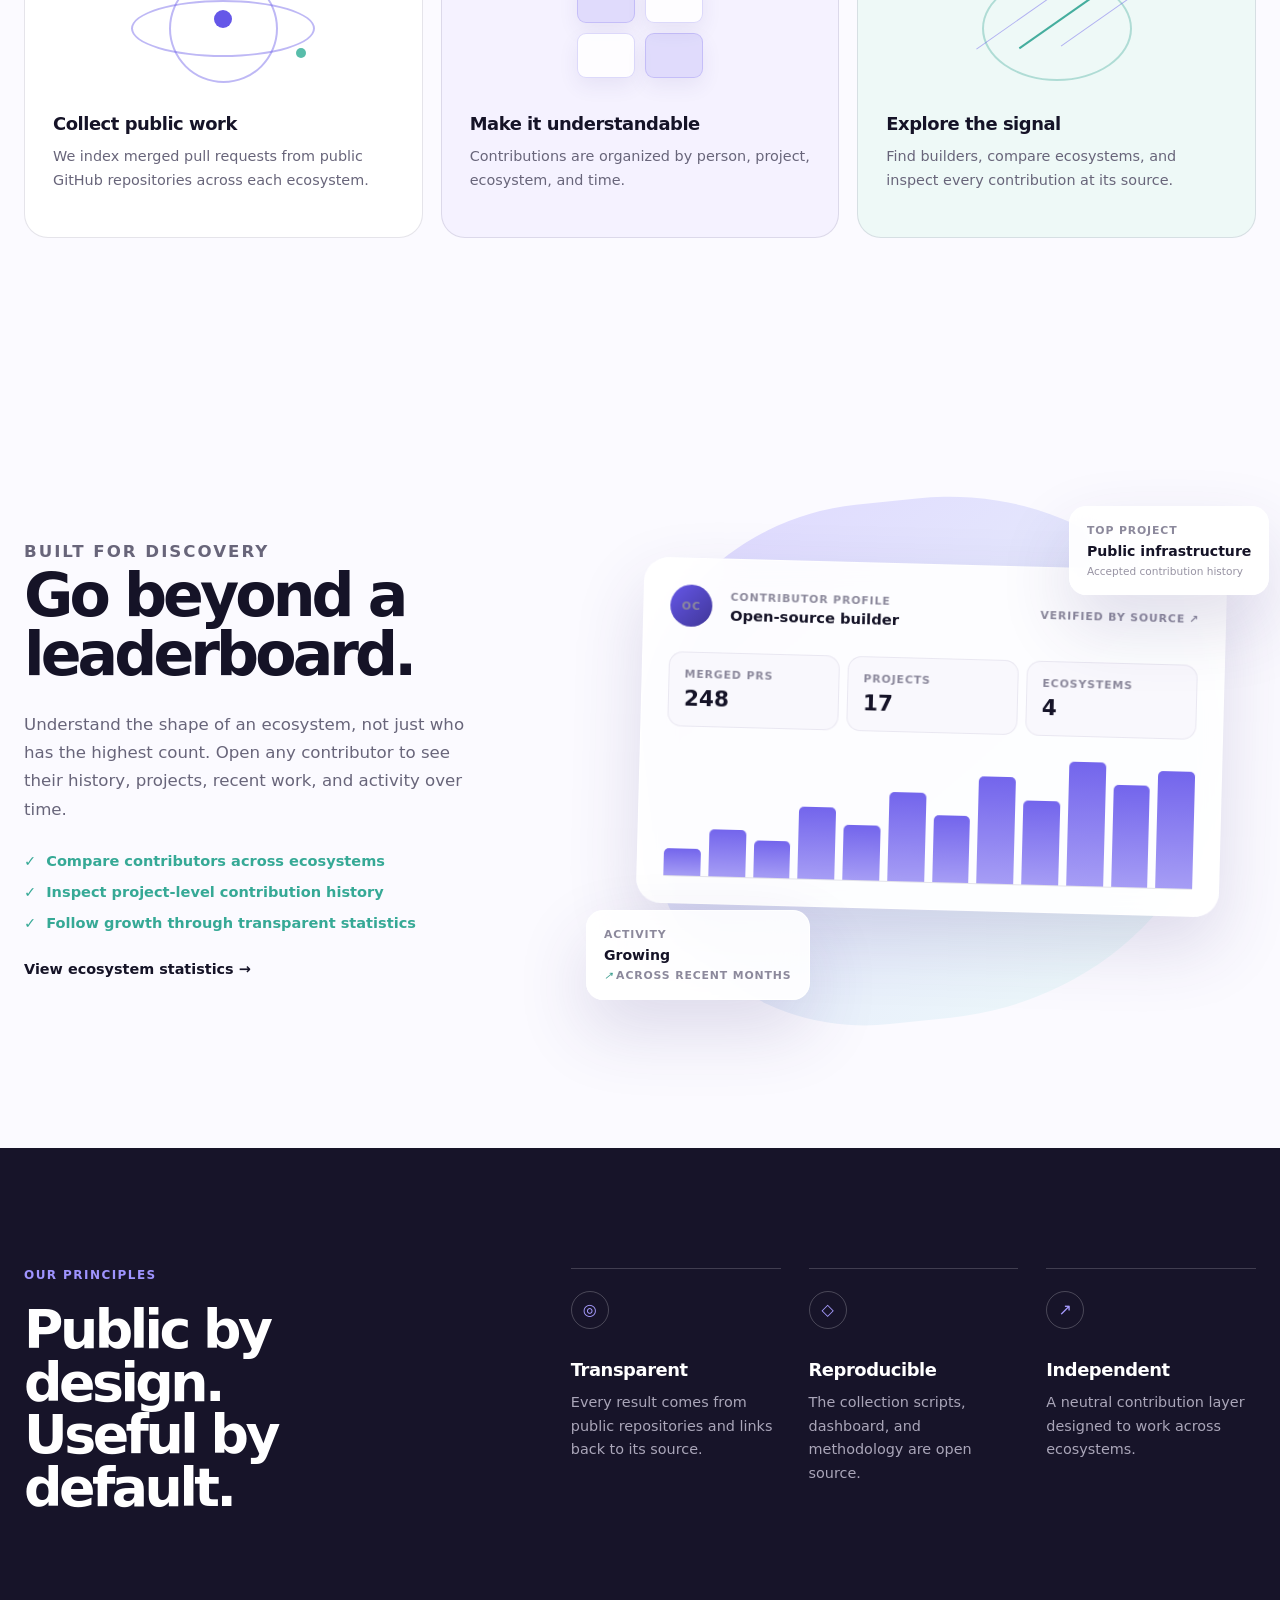
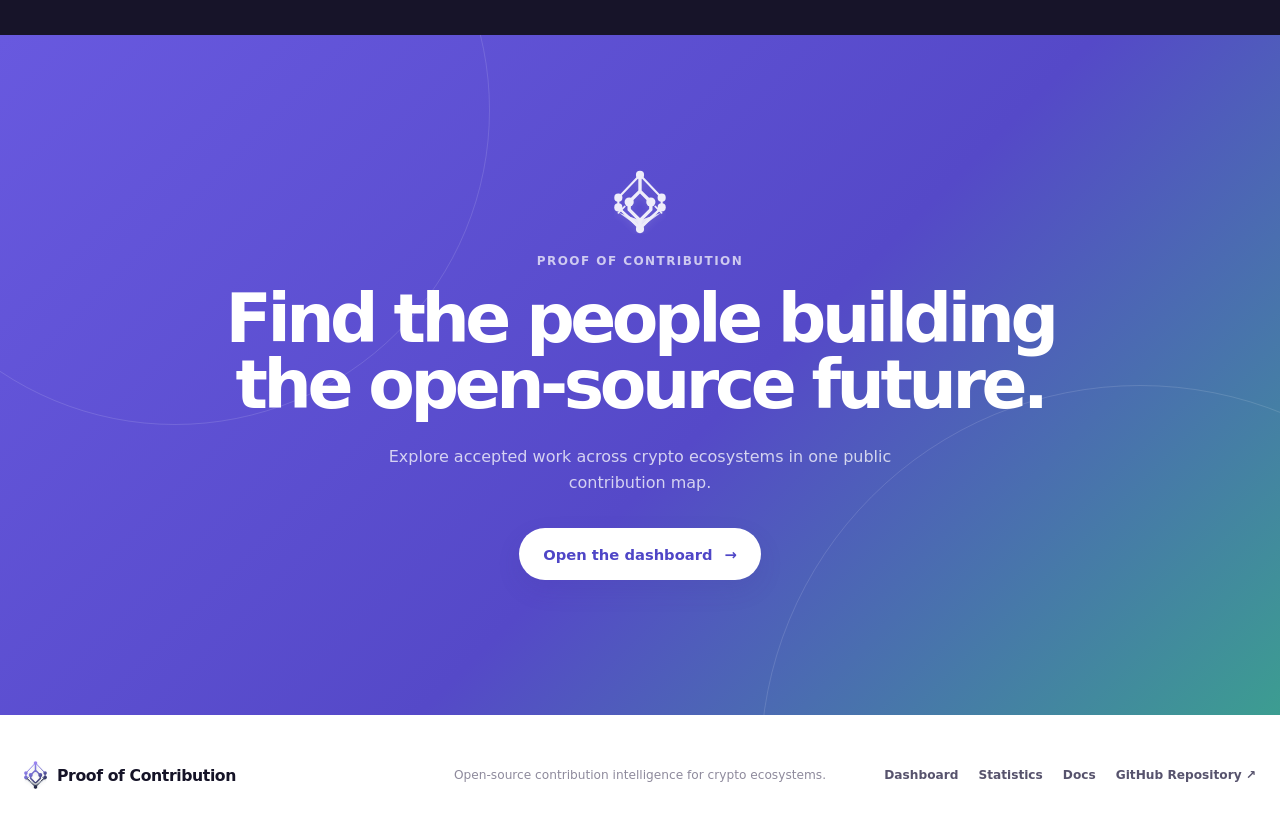
==== commit a643c117: "update idiomas" ====
--- a/index.html
+++ b/index.html
@@ -6,12 +6,14 @@
     <meta
       name="description"
       content="Explore the people, projects, and ecosystems building open-source crypto through transparent GitHub contribution data."
+      data-i18n-attr="content:meta.landingDescription"
     />
     <meta name="theme-color" content="#f4f1ff" />
     <meta property="og:title" content="Proof of Contribution" />
     <meta
       property="og:description"
       content="See who is building open-source crypto, where they contribute, and how ecosystems grow."
+      data-i18n-attr="content:meta.landingDescription"
     />
     <meta property="og:type" content="website" />
     <meta property="og:url" content="https://proof-of-contribution.onrender.com/" />
@@ -21,6 +23,7 @@
     <meta
       name="twitter:description"
       content="A public contribution map for open-source crypto ecosystems."
+      data-i18n-attr="content:meta.landingDescription"
     />
     <meta name="twitter:image" content="https://proof-of-contribution.onrender.com/app/assets/poc-logo.svg" />
     <title>Proof of Contribution — Open-source contribution intelligence</title>
@@ -68,54 +71,57 @@
               <span data-i18n="landing.exploreContributions">Explore contributions</span>
               <span aria-hidden="true">→</span>
             </a>
-            <a class="text-link" href="#how-it-works">Discover how it works ↓</a>
+            <a class="text-link" href="#how-it-works">
+              <span data-i18n="landing.discoverHow">Discover how it works</span>
+              <span aria-hidden="true">↓</span>
+            </a>
           </div>
           <p class="hero-proof" data-i18n="landing.heroProof">
             Public data. Open methodology. Built to be verified.
           </p>
         </div>
 
-        <div class="hero-product" aria-label="Dashboard preview">
+        <div class="hero-product" aria-label="Dashboard preview" data-i18n-attr="aria-label:landing.dashboardPreview">
           <div class="preview-halo" aria-hidden="true"></div>
           <div class="preview-card">
             <div class="preview-top">
               <div class="preview-title">
                 <img src="./app/assets/poc-mark.svg" alt="" aria-hidden="true" />
                 <div>
-                  <span>Contribution overview</span>
-                  <strong>Open-source ecosystems</strong>
+                  <span data-i18n="landing.contributionOverview">Contribution overview</span>
+                  <strong data-i18n="landing.openSourceEcosystems">Open-source ecosystems</strong>
                 </div>
               </div>
-              <span class="live-pill"><i></i> Public data</span>
+              <span class="live-pill"><i></i> <span data-i18n="landing.publicData">Public data</span></span>
             </div>
 
             <div class="preview-metrics">
               <div>
-                <span>Merged PRs</span>
+                <span data-i18n="landing.mergedPrs">Merged PRs</span>
                 <strong>220K+</strong>
-                <small>accepted contributions</small>
-              </div>
-              <div>
-                <span>Ecosystems</span>
+                <small data-i18n="landing.acceptedContributions">accepted contributions</small>
+              </div>
+              <div>
+                <span data-i18n="landing.ecosystemsIndexed">Ecosystems</span>
                 <strong>12</strong>
-                <small>currently indexed</small>
-              </div>
-              <div>
-                <span>Source</span>
-                <strong>GitHub</strong>
-                <small>public repositories</small>
+                <small data-i18n="landing.currentlyIndexed">currently indexed</small>
+              </div>
+              <div>
+                <span data-i18n="landing.source">Source</span>
+                <strong data-i18n="landing.github">GitHub</strong>
+                <small data-i18n="landing.publicRepositories">public repositories</small>
               </div>
             </div>
 
             <div class="preview-chart">
               <div class="chart-heading">
                 <div>
-                  <span>Contribution activity</span>
-                  <strong>Accepted work over time</strong>
+                  <span data-i18n="landing.contributionActivity">Contribution activity</span>
+                  <strong data-i18n="landing.acceptedWorkOverTime">Accepted work over time</strong>
                 </div>
-                <span>All ecosystems</span>
-              </div>
-              <svg viewBox="0 0 640 220" role="img" aria-label="Illustrative contribution activity chart">
+                <span data-i18n="landing.allEcosystems">All ecosystems</span>
+              </div>
+              <svg viewBox="0 0 640 220" role="img" aria-label="Contribution activity" data-i18n-attr="aria-label:landing.contributionActivity">
                 <defs>
                   <linearGradient id="chartArea" x1="0" y1="0" x2="0" y2="1">
                     <stop offset="0" stop-color="#6d5dfc" stop-opacity=".3" />
@@ -141,30 +147,30 @@
                 <circle cx="640" cy="27" r="6" />
               </svg>
               <div class="chart-labels" aria-hidden="true">
-                <span>2021</span><span>2022</span><span>2023</span><span>2024</span><span>2025</span><span>Today</span>
+                <span>2021</span><span>2022</span><span>2023</span><span>2024</span><span>2025</span><span data-i18n="landing.today">Today</span>
               </div>
             </div>
 
             <div class="preview-contributors">
               <div>
                 <span class="avatar avatar-one">A</span>
-                <p><strong>Contributors</strong><small>Discover accepted work</small></p>
+                <p><strong data-i18n="landing.contributors">Contributors</strong><small data-i18n="landing.discoverAcceptedWork">Discover accepted work</small></p>
               </div>
               <div>
                 <span class="avatar avatar-two">P</span>
-                <p><strong>Projects</strong><small>Compare activity</small></p>
+                <p><strong data-i18n="landing.projects">Projects</strong><small data-i18n="landing.compareActivity">Compare activity</small></p>
               </div>
               <div>
                 <span class="avatar avatar-three">E</span>
-                <p><strong>Ecosystems</strong><small>Follow growth</small></p>
+                <p><strong data-i18n="landing.ecosystems">Ecosystems</strong><small data-i18n="landing.followGrowth">Follow growth</small></p>
               </div>
             </div>
           </div>
         </div>
       </section>
 
-      <section class="ecosystem-strip" aria-label="Indexed ecosystems">
-        <p>Tracking public contributions across</p>
+      <section class="ecosystem-strip" aria-label="Indexed ecosystems" data-i18n-attr="aria-label:landing.openSourceEcosystems">
+        <p data-i18n="landing.trackingPublic">Tracking public contributions across</p>
         <div class="logo-marquee">
           <div class="logo-marquee-track">
             <div class="logo-marquee-group">
@@ -213,9 +219,9 @@
 
       <section class="section story-section" id="how-it-works">
         <div class="section-heading">
-          <p class="section-kicker">A clearer signal</p>
-          <h2>Contribution should be<br />visible, not buried.</h2>
-          <p>
+          <p class="section-kicker" data-i18n="landing.clearerSignal">A clearer signal</p>
+          <h2 data-i18n-html="landing.contributionVisible">Contribution should be<br />visible, not buried.</h2>
+          <p data-i18n="landing.storyCopy">
             Valuable work is scattered across thousands of repositories. We turn accepted
             pull requests into a simple, inspectable map of open-source activity.
           </p>
@@ -227,58 +233,61 @@
             <div class="step-icon source-icon" aria-hidden="true">
               <i></i><i></i><i></i>
             </div>
-            <h3>Collect public work</h3>
-            <p>We index merged pull requests from public GitHub repositories across each ecosystem.</p>
+            <h3 data-i18n="landing.collectTitle">Collect public work</h3>
+            <p data-i18n="landing.collectCopy">We index merged pull requests from public GitHub repositories across each ecosystem.</p>
           </article>
           <article>
             <span class="step-number">02</span>
             <div class="step-icon organize-icon" aria-hidden="true">
               <i></i><i></i><i></i><i></i>
             </div>
-            <h3>Make it understandable</h3>
-            <p>Contributions are organized by person, project, ecosystem, and time.</p>
+            <h3 data-i18n="landing.organizeTitle">Make it understandable</h3>
+            <p data-i18n="landing.organizeCopy">Contributions are organized by person, project, ecosystem, and time.</p>
           </article>
           <article>
             <span class="step-number">03</span>
             <div class="step-icon explore-icon" aria-hidden="true">
               <i></i><i></i>
             </div>
-            <h3>Explore the signal</h3>
-            <p>Find builders, compare ecosystems, and inspect every contribution at its source.</p>
+            <h3 data-i18n="landing.exploreSignalTitle">Explore the signal</h3>
+            <p data-i18n="landing.exploreSignalCopy">Find builders, compare ecosystems, and inspect every contribution at its source.</p>
           </article>
         </div>
       </section>
 
       <section class="section insights-section" id="insights">
         <div class="insight-copy">
-          <p class="section-kicker">Built for discovery</p>
-          <h2>Go beyond a leaderboard.</h2>
-          <p>
+          <p class="section-kicker" data-i18n="landing.builtForDiscovery">Built for discovery</p>
+          <h2 data-i18n="landing.beyondLeaderboard">Go beyond a leaderboard.</h2>
+          <p data-i18n="landing.insightsCopy">
             Understand the shape of an ecosystem—not just who has the highest count.
             Open any contributor to see their history, projects, recent work, and activity over time.
           </p>
           <ul>
-            <li><span>✓</span> Compare contributors across ecosystems</li>
-            <li><span>✓</span> Inspect project-level contribution history</li>
-            <li><span>✓</span> Follow growth through transparent statistics</li>
+            <li><span>✓</span> <span data-i18n="landing.compareContributors">Compare contributors across ecosystems</span></li>
+            <li><span>✓</span> <span data-i18n="landing.inspectProjectHistory">Inspect project-level contribution history</span></li>
+            <li><span>✓</span> <span data-i18n="landing.followTransparentStats">Follow growth through transparent statistics</span></li>
           </ul>
-          <a class="text-link text-link-dark" href="./app/stats.html">View ecosystem statistics →</a>
-        </div>
-
-        <div class="insight-stack" aria-label="Product capabilities">
+          <a class="text-link text-link-dark" href="./app/stats.html">
+            <span data-i18n="landing.viewStats">View ecosystem statistics</span>
+            <span aria-hidden="true">→</span>
+          </a>
+        </div>
+
+        <div class="insight-stack" aria-label="Product capabilities" data-i18n-attr="aria-label:landing.capabilities">
           <article class="insight-card insight-card-main">
             <div class="mini-profile">
               <span class="mini-avatar">OC</span>
               <div>
-                <span>Contributor profile</span>
-                <strong>Open-source builder</strong>
-              </div>
-              <span class="verified">Verified by source ↗</span>
+                <span data-i18n="landing.contributorProfile">Contributor profile</span>
+                <strong data-i18n="landing.openSourceBuilder">Open-source builder</strong>
+              </div>
+              <span class="verified"><span data-i18n="landing.verifiedBySource">Verified by source</span> <span aria-hidden="true">↗</span></span>
             </div>
             <div class="profile-numbers">
-              <div><span>Merged PRs</span><strong>248</strong></div>
-              <div><span>Projects</span><strong>17</strong></div>
-              <div><span>Ecosystems</span><strong>4</strong></div>
+              <div><span data-i18n="landing.mergedPrs">Merged PRs</span><strong>248</strong></div>
+              <div><span data-i18n="landing.projects">Projects</span><strong>17</strong></div>
+              <div><span data-i18n="landing.ecosystems">Ecosystems</span><strong>4</strong></div>
             </div>
             <div class="activity-bars" aria-hidden="true">
               <i style="height: 22%"></i><i style="height: 38%"></i><i style="height: 30%"></i>
@@ -288,38 +297,38 @@
             </div>
           </article>
           <article class="floating-card floating-card-top">
-            <span>Top project</span>
-            <strong>Public infrastructure</strong>
-            <small>Accepted contribution history</small>
+            <span data-i18n="landing.topProject">Top project</span>
+            <strong data-i18n="landing.publicInfrastructure">Public infrastructure</strong>
+            <small data-i18n="landing.acceptedHistory">Accepted contribution history</small>
           </article>
           <article class="floating-card floating-card-bottom">
-            <span>Activity</span>
-            <strong>Growing</strong>
-            <small><i>↗</i> across recent months</small>
+            <span data-i18n="landing.activity">Activity</span>
+            <strong data-i18n="landing.growing">Growing</strong>
+            <small><i>↗</i> <span data-i18n="landing.acrossRecentMonths">across recent months</span></small>
           </article>
         </div>
       </section>
 
       <section class="principles-section">
         <div>
-          <p class="section-kicker">Our principles</p>
-          <h2>Public by design.<br />Useful by default.</h2>
+          <p class="section-kicker" data-i18n="landing.principles">Our principles</p>
+          <h2 data-i18n-html="landing.publicByDesign">Public by design.<br />Useful by default.</h2>
         </div>
         <div class="principles-grid">
           <article>
             <span>◎</span>
-            <h3>Transparent</h3>
-            <p>Every result comes from public repositories and links back to its source.</p>
+            <h3 data-i18n="landing.transparentTitle">Transparent</h3>
+            <p data-i18n="landing.transparentCopy">Every result comes from public repositories and links back to its source.</p>
           </article>
           <article>
             <span>◇</span>
-            <h3>Reproducible</h3>
-            <p>The collection scripts, dashboard, and methodology are open source.</p>
+            <h3 data-i18n="landing.reproducibleTitle">Reproducible</h3>
+            <p data-i18n="landing.reproducibleCopy">The collection scripts, dashboard, and methodology are open source.</p>
           </article>
           <article>
             <span>↗</span>
-            <h3>Independent</h3>
-            <p>A neutral contribution layer designed to work across ecosystems.</p>
+            <h3 data-i18n="landing.independentTitle">Independent</h3>
+            <p data-i18n="landing.independentCopy">A neutral contribution layer designed to work across ecosystems.</p>
           </article>
         </div>
       </section>
@@ -328,11 +337,11 @@
         <div class="cta-orb cta-orb-one" aria-hidden="true"></div>
         <div class="cta-orb cta-orb-two" aria-hidden="true"></div>
         <img src="./app/assets/poc-mark.svg" alt="" aria-hidden="true" />
-        <p class="section-kicker">Proof of Contribution</p>
-        <h2>Find the people building<br />the open-source future.</h2>
-        <p>Explore accepted work across crypto ecosystems in one public contribution map.</p>
+        <p class="section-kicker" data-i18n="landing.finalKicker">Proof of Contribution</p>
+        <h2 data-i18n-html="landing.finalTitle">Find the people building<br />the open-source future.</h2>
+        <p data-i18n="landing.finalCopy">Explore accepted work across crypto ecosystems in one public contribution map.</p>
         <a class="button button-light" href="./app/">
-          Open the dashboard
+          <span data-i18n="landing.openDashboard">Open the dashboard</span>
           <span aria-hidden="true">→</span>
         </a>
       </section>
@@ -344,11 +353,14 @@
         <span>Proof of Contribution</span>
       </a>
       <p data-i18n="footer.tagline">Open-source contribution intelligence for crypto ecosystems.</p>
-      <nav aria-label="Footer navigation">
+      <nav aria-label="Footer navigation" data-i18n-attr="aria-label:footer.navigation">
         <a href="./app/" data-i18n="nav.dashboard">Dashboard</a>
         <a href="./app/stats.html" data-i18n="nav.statistics">Statistics</a>
         <a href="./app/docs.html" data-i18n="nav.docs">Docs</a>
-        <a href="https://github.com/alerodriargui/proof-of-contribution" target="_blank" rel="noreferrer">GitHub ↗</a>
+        <a href="https://github.com/alerodriargui/proof-of-contribution" target="_blank" rel="noreferrer">
+          <span data-i18n="nav.githubRepository">GitHub Repository</span>
+          <span aria-hidden="true">↗</span>
+        </a>
       </nav>
     </footer>
     <script src="./app/i18n.js"></script>
--- a/landing.css
+++ b/landing.css
@@ -1112,6 +1112,8 @@
 
 @media (max-width: 760px) {
   .landing-header {
+    grid-template-columns: minmax(0, 1fr) minmax(86px, auto) minmax(92px, auto);
+    column-gap: 8px;
     width: calc(100% - 28px);
     min-height: 72px;
   }
@@ -1122,8 +1124,16 @@
 
   .button-small {
     min-height: 38px;
-    padding: 0 14px;
+    padding: 0 12px;
+    font-size: 0.78rem;
     white-space: nowrap;
+  }
+
+  .landing-header .language-select {
+    width: 100%;
+    min-height: 38px;
+    padding-inline: 9px;
+    font-size: 0.72rem;
   }
 
   .hero {
@@ -1281,16 +1291,26 @@
 
 @media (max-width: 440px) {
   .landing-header {
-    width: calc(100% - 20px);
+    grid-template-columns: minmax(0, 1fr) 92px 86px;
+    column-gap: 6px;
+    width: calc(100% - 18px);
   }
 
   .landing-brand span {
-    max-width: 95px;
+    max-width: 82px;
     line-height: 1.05;
   }
 
   .landing-header .button-small {
-    display: none;
+    min-height: 36px;
+    padding-inline: 8px;
+    font-size: 0.68rem;
+  }
+
+  .landing-header .language-select {
+    min-height: 36px;
+    padding-inline: 6px;
+    font-size: 0.64rem;
   }
 
   .preview-top {
@@ -1330,6 +1350,30 @@
 
   .button-small {
     width: auto;
+  }
+
+  .landing-header {
+    grid-template-columns: minmax(0, 1fr) 84px 78px;
+    width: calc(100% - 14px);
+  }
+
+  .landing-brand {
+    gap: 7px;
+  }
+
+  .landing-brand img {
+    width: 24px;
+    height: 30px;
+  }
+
+  .landing-brand span {
+    max-width: 72px;
+    font-size: 0.72rem;
+  }
+
+  .landing-header .button-small {
+    padding-inline: 6px;
+    font-size: 0.62rem;
   }
 
   .hero {
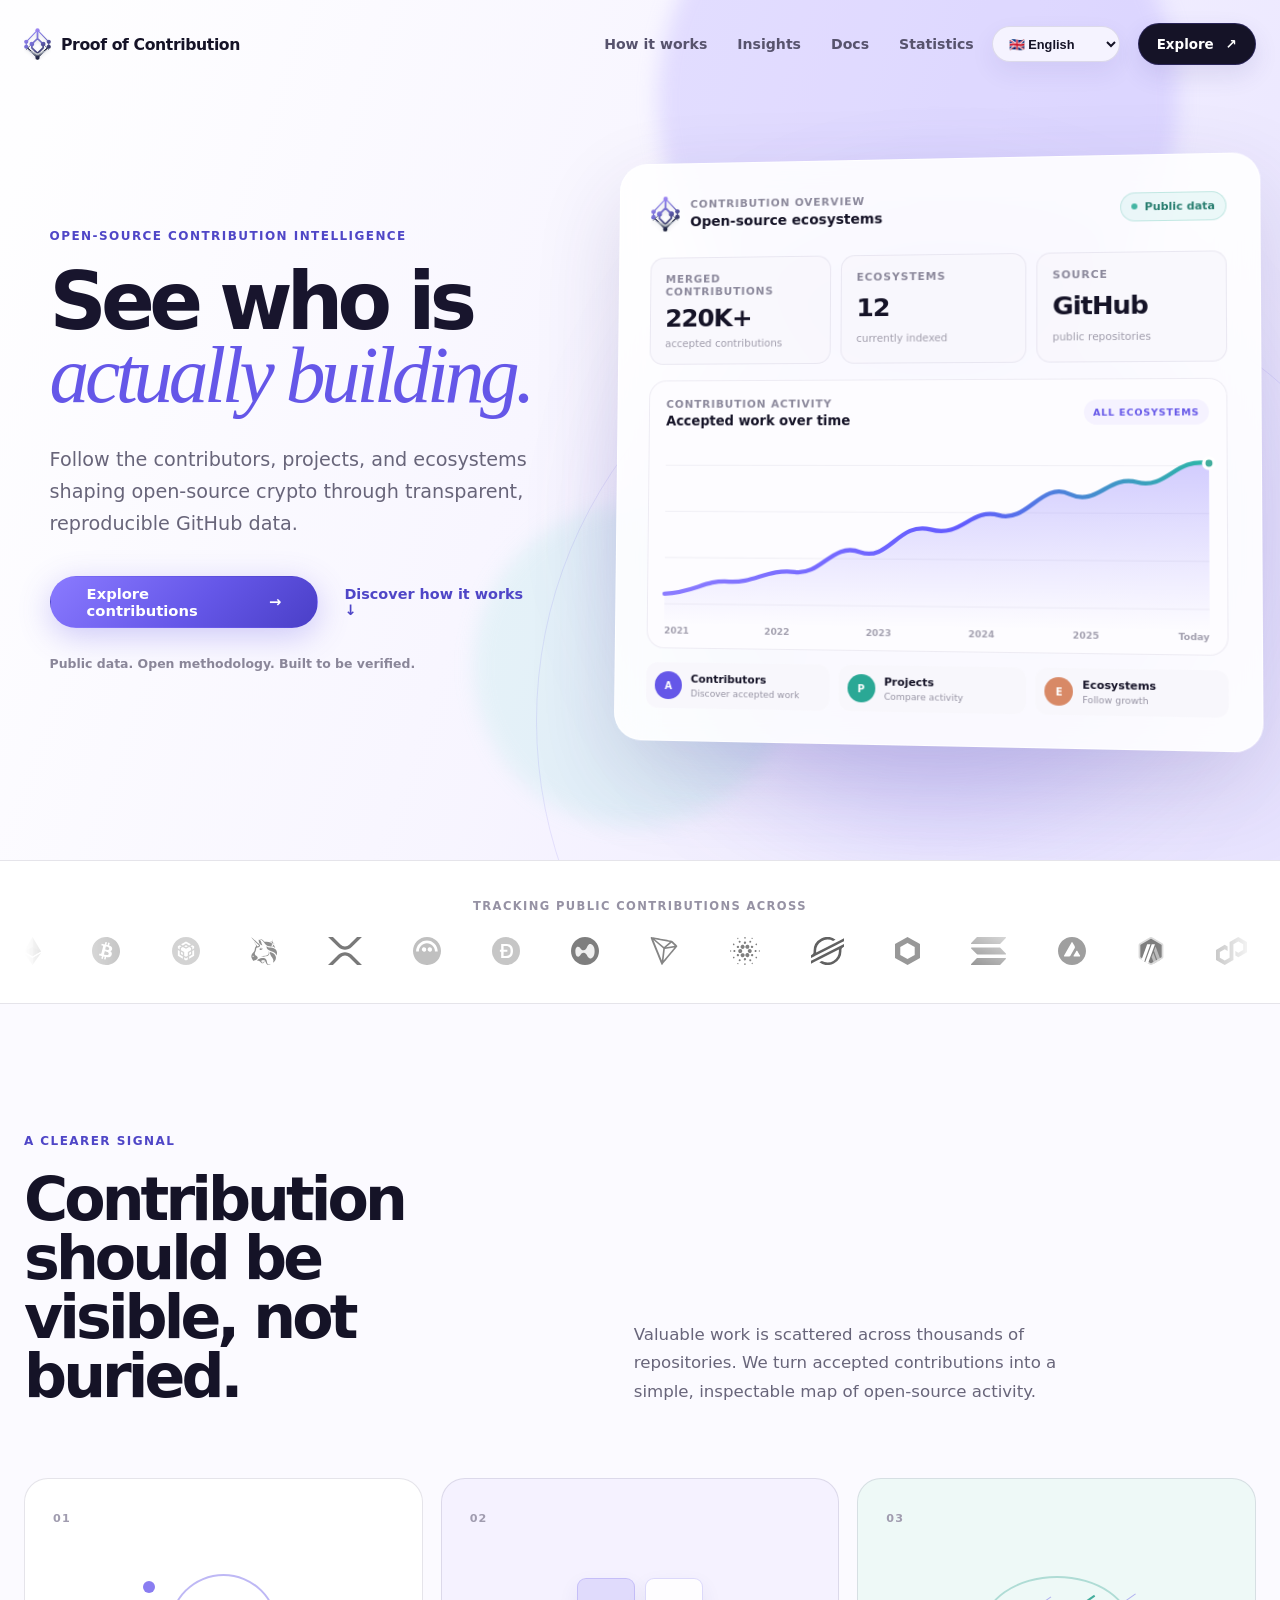
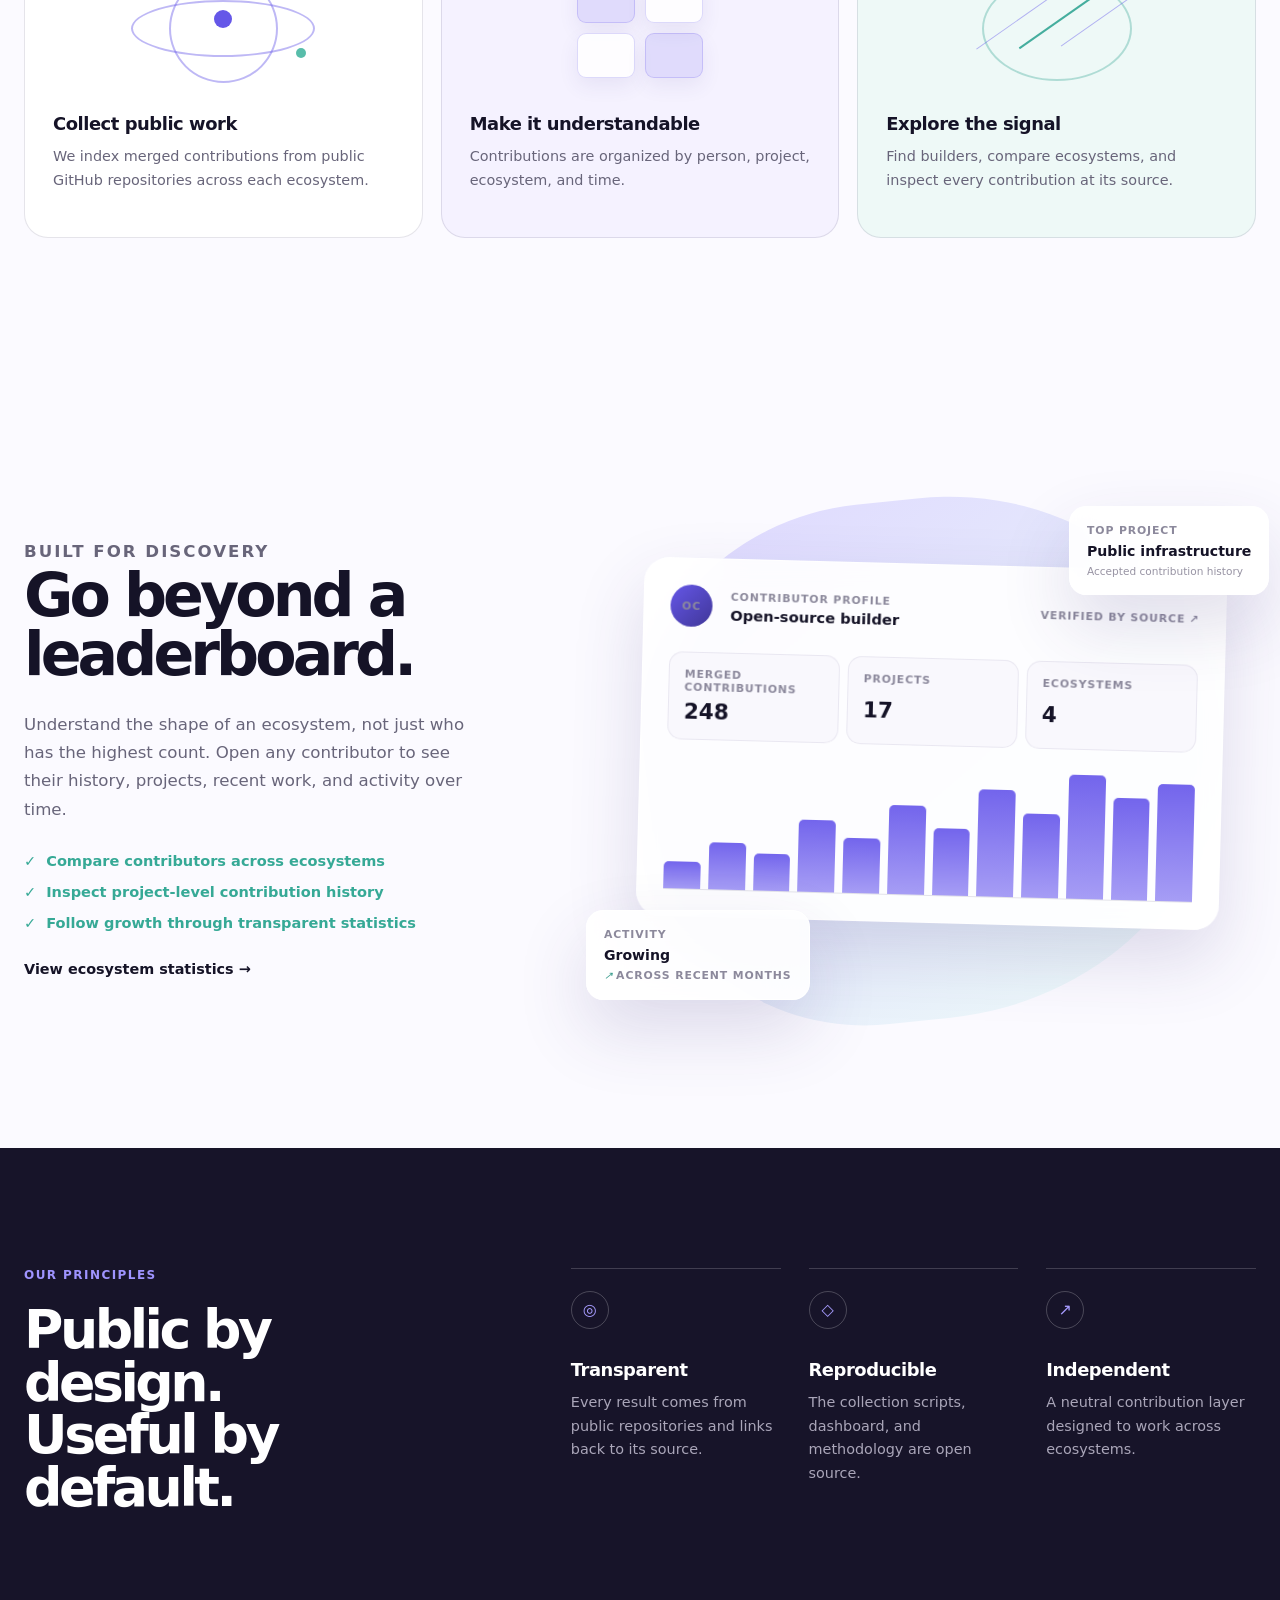
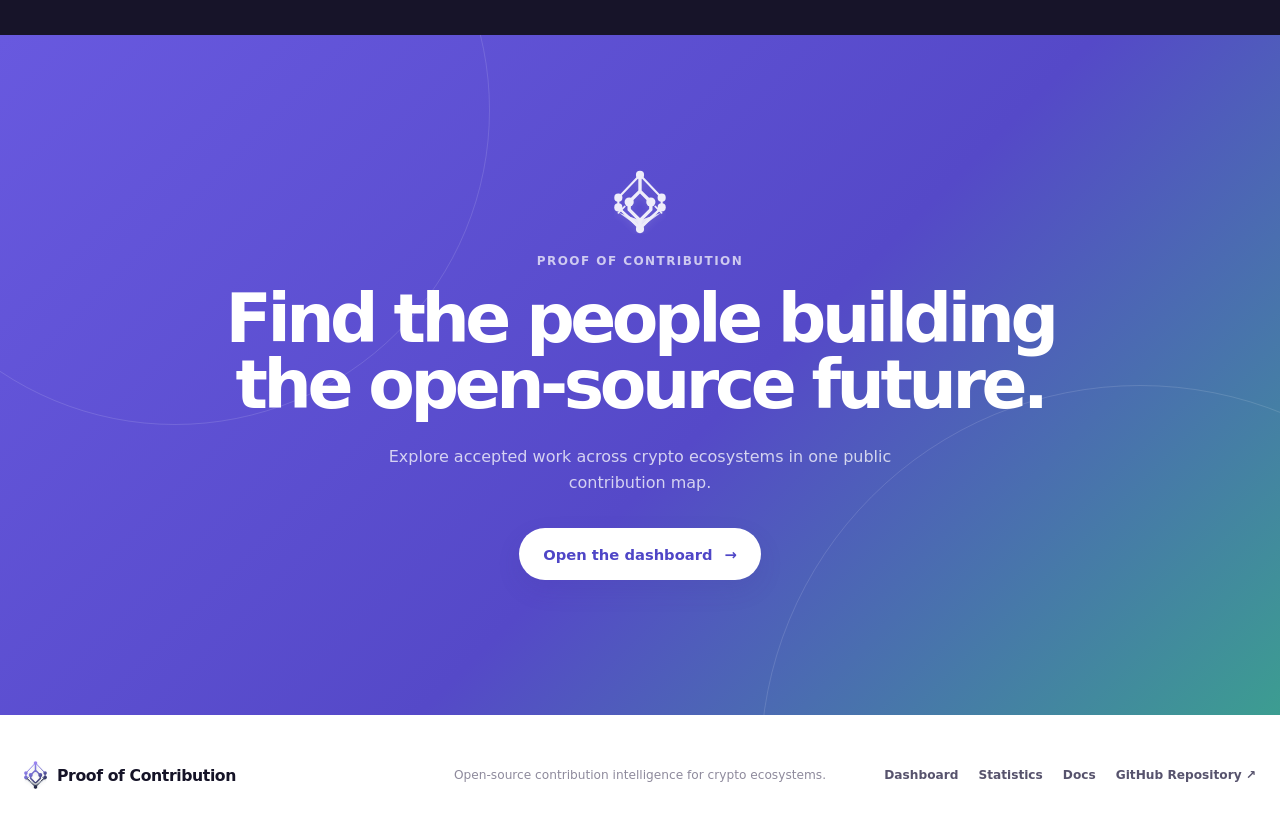
==== commit b2712e77: "update PR for contribution" ====
--- a/index.html
+++ b/index.html
@@ -97,7 +97,7 @@
 
             <div class="preview-metrics">
               <div>
-                <span data-i18n="landing.mergedPrs">Merged PRs</span>
+                <span data-i18n="landing.mergedPrs">Merged Contributions</span>
                 <strong>220K+</strong>
                 <small data-i18n="landing.acceptedContributions">accepted contributions</small>
               </div>
@@ -223,7 +223,7 @@
           <h2 data-i18n-html="landing.contributionVisible">Contribution should be<br />visible, not buried.</h2>
           <p data-i18n="landing.storyCopy">
             Valuable work is scattered across thousands of repositories. We turn accepted
-            pull requests into a simple, inspectable map of open-source activity.
+            contributions into a simple, inspectable map of open-source activity.
           </p>
         </div>
 
@@ -234,7 +234,7 @@
               <i></i><i></i><i></i>
             </div>
             <h3 data-i18n="landing.collectTitle">Collect public work</h3>
-            <p data-i18n="landing.collectCopy">We index merged pull requests from public GitHub repositories across each ecosystem.</p>
+            <p data-i18n="landing.collectCopy">We index merged contributions from public GitHub repositories across each ecosystem.</p>
           </article>
           <article>
             <span class="step-number">02</span>
@@ -285,7 +285,7 @@
               <span class="verified"><span data-i18n="landing.verifiedBySource">Verified by source</span> <span aria-hidden="true">↗</span></span>
             </div>
             <div class="profile-numbers">
-              <div><span data-i18n="landing.mergedPrs">Merged PRs</span><strong>248</strong></div>
+              <div><span data-i18n="landing.mergedPrs">Merged Contributions</span><strong>248</strong></div>
               <div><span data-i18n="landing.projects">Projects</span><strong>17</strong></div>
               <div><span data-i18n="landing.ecosystems">Ecosystems</span><strong>4</strong></div>
             </div>
